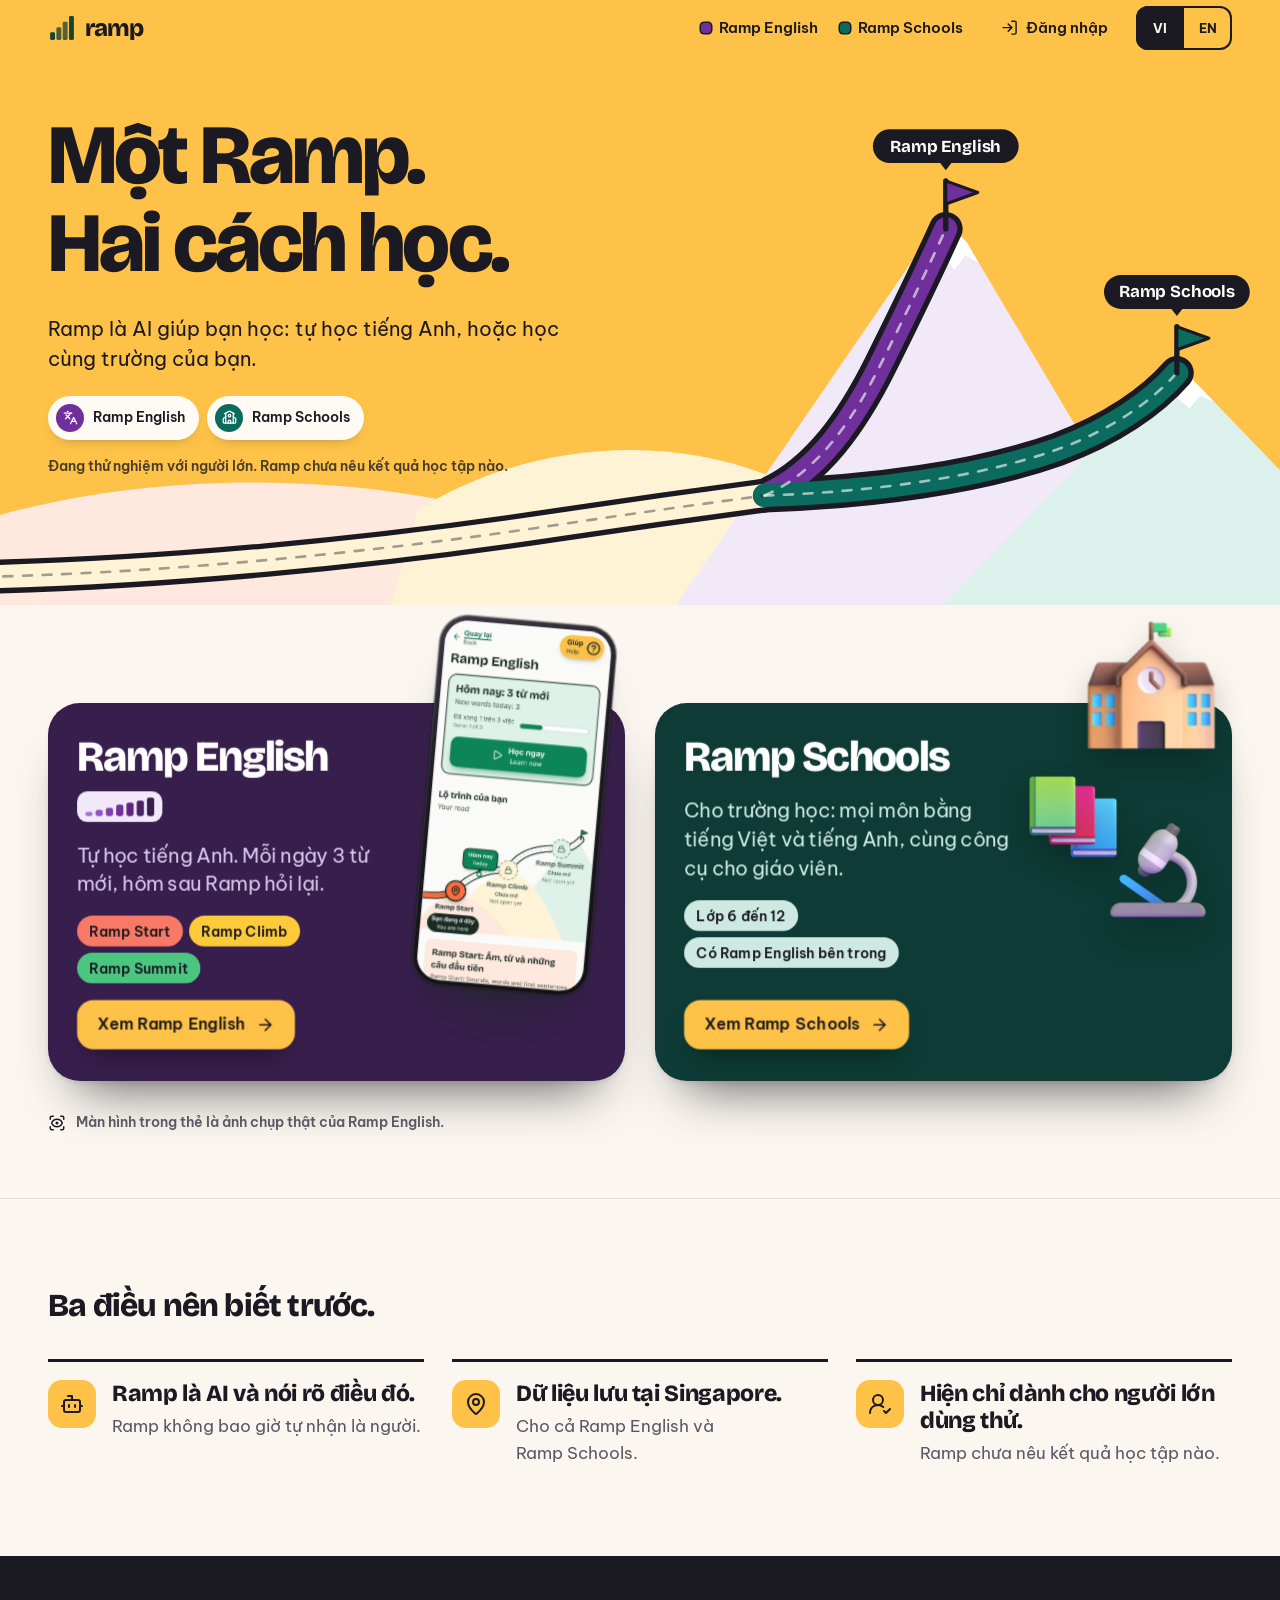
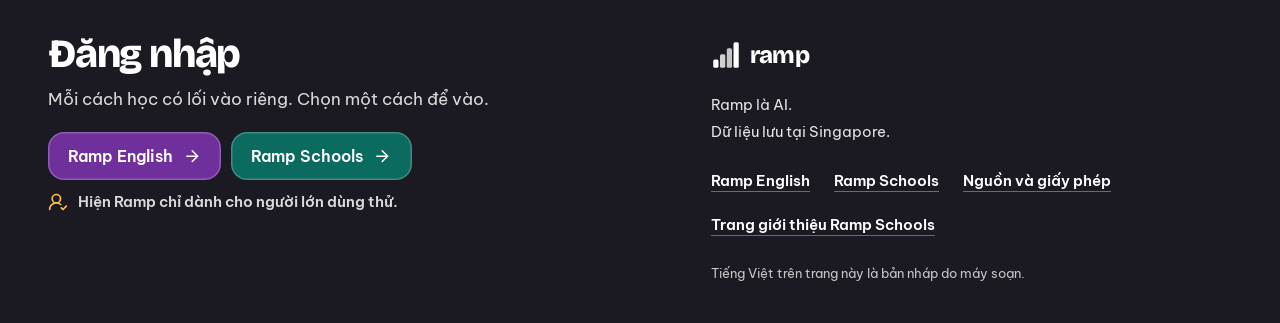
==== ramp-preview/index.html @ 5a82039b "Ramp preview: front page, Ramp English and Ramp Schools on the explainer look, with product colours," ====
<!doctype html>
<html lang="vi" data-lang="vi">
<head>
<meta charset="utf-8">
<meta name="viewport" content="width=device-width, initial-scale=1">
<meta name="robots" content="noindex, nofollow">
<meta name="color-scheme" content="light">
<meta name="theme-color" content="#FFC248">
<title>Ramp · Hai cách học</title>
<meta name="title-vi" content="Ramp · Hai cách học">
<meta name="title-en" content="Ramp · Two ways to learn">
<meta name="description" content="Ramp là AI giúp bạn học: tự học tiếng Anh với Ramp English, hoặc học cùng trường với Ramp Schools. Hiện chỉ dành cho người lớn dùng thử.">
<link rel="icon" href="assets/favicon.svg" type="image/svg+xml">
<link rel="preconnect" href="https://fonts.googleapis.com">
<link rel="preconnect" href="https://fonts.gstatic.com" crossorigin>
<link rel="stylesheet" href="https://fonts.googleapis.com/css2?family=Bricolage+Grotesque:opsz,wght@12..96,600..800&family=Be+Vietnam+Pro:wght@400;500;600;700&display=swap">
<link rel="stylesheet" href="assets/css/site.css">
<link rel="stylesheet" href="assets/css/ramp-family.css">
<link rel="stylesheet" href="assets/css/front.css">
<script>(function(){var d=document.documentElement;d.classList.add('js');try{var l=localStorage.getItem('ramp-lang');if(l==='en'||l==='vi'){d.setAttribute('data-lang',l);d.lang=l}}catch(e){}})();</script>
</head>
<body class="p-front">
<a class="skip" href="#main"><span data-l="vi" lang="vi">Đến nội dung chính</span><span data-l="en" lang="en">Skip to the content</span></a>

<header class="nav top" id="nav">
  <div class="nav-in">
    <a class="brand" href="#top">
      <svg class="mark" viewBox="0 0 40 40" aria-hidden="true" focusable="false"><rect x="3" y="26" width="7" height="11" rx="2" fill="#1B4332"/><rect x="12" y="19" width="7" height="18" rx="2" fill="#1B4332" fill-opacity="0.8"/><rect x="21" y="11" width="7" height="26" rx="2" fill="#1B4332" fill-opacity="0.75"/><rect x="30" y="3" width="7" height="34" rx="2" fill="#1B4332"/></svg><span class="word">ramp</span>
    </a>
    <nav class="fnav" aria-label="Ramp">
      <a href="english.html" class="to-e" data-way="english">Ramp English</a>
      <a href="schools.html" class="to-k" data-way="schools">Ramp Schools</a>
    </nav>
    <a class="nav-login" href="#login"><svg class="ic" viewBox="0 0 24 24" aria-hidden="true" focusable="false"><path d="m10 17 5-5-5-5"/><path d="M15 12H3"/><path d="M15 3h4a2 2 0 0 1 2 2v14a2 2 0 0 1-2 2h-4"/></svg><span data-l="vi" lang="vi">Đăng nhập</span><span data-l="en" lang="en">Log in</span></a>
    <div class="lang" role="group" aria-label="Ngôn ngữ / Language">
      <button type="button" data-set="vi" lang="vi" aria-label="Tiếng Việt" aria-pressed="true"><span>VI</span></button>
      <button type="button" data-set="en" lang="en" aria-label="English" aria-pressed="false"><span>EN</span></button>
    </div>
  </div>
</header>

<main id="main">

<section class="hero front-hero" id="top" aria-labelledby="h-top">
  <div class="wrap fh-in">
    <h1 id="h-top" class="display">
      <span data-l="vi" lang="vi"><span class="ln">Một Ramp.</span> <span class="ln">Hai cách học.</span></span>
      <span data-l="en" lang="en"><span class="ln">One Ramp.</span> <span class="ln">Two ways to learn.</span></span>
    </h1>
    <div class="fh-copy">
      <p class="promise"><span data-l="vi" lang="vi">Ramp là AI giúp bạn học: tự học tiếng Anh, hoặc học cùng trường của bạn.</span><span data-l="en" lang="en">Ramp is an AI that helps you study: learn English on your own, or with your school.</span></p>
      <ul class="pillars" aria-label="Ramp">
        <li><a href="english.html" data-way="english"><span class="dot d-e"><svg class="ic" viewBox="0 0 24 24" aria-hidden="true" focusable="false"><path d="m5 8 6 6"/><path d="m4 14 6-6 2-3"/><path d="M2 5h12"/><path d="M7 2h1"/><path d="m22 22-5-10-5 10"/><path d="M14 18h6"/></svg></span>Ramp English</a></li>
        <li><a href="schools.html" data-way="schools"><span class="dot d-k"><svg class="ic" viewBox="0 0 24 24" aria-hidden="true" focusable="false"><path d="M14 21v-3a2 2 0 0 0-4 0v3"/><path d="M18 4.933V21"/><path d="m4 6 7.106-3.79a2 2 0 0 1 1.788 0L20 6"/><path d="m6 11-3.52 2.147a1 1 0 0 0-.48.854V19a2 2 0 0 0 2 2h16a2 2 0 0 0 2-2v-5a1 1 0 0 0-.48-.853L18 11"/><path d="M6 4.933V21"/><circle cx="12" cy="9" r="2"/></svg></span>Ramp Schools</a></li>
      </ul>
      <p class="aud"><span data-l="vi" lang="vi">Đang thử nghiệm với người lớn. Ramp chưa nêu kết quả học tập nào.</span><span data-l="en" lang="en">In testing with adult testers. Ramp claims no results yet.</span></p>
    </div>
  </div>

  <svg class="hero-road fh-road wide" viewBox="0 0 1440 560" aria-hidden="true" focusable="false">
    <path class="hill" d="M -40 560 L -40 470 C 140 410, 380 404, 580 460 L 620 560 Z" fill="#FFE8DE"/>
    <path class="hill" d="M 440 560 L 470 452 C 600 372, 760 366, 880 420 L 900 560 Z" fill="#FFF3D6"/>
    <path class="hill" d="M 760 560 L 1040 152 Q 1064 120 1088 152 L 1330 560 Z" fill="#F1E8F8"/>
    <path class="hill" d="M 1040 152 Q 1064 120 1088 152 L 1101 174 L 1086 166 L 1074 182 L 1062 168 L 1048 180 L 1027 172 Z" fill="#FFFFFF"/>
    <path class="hill" d="M 1060 560 L 1300 312 Q 1324 284 1348 312 L 1500 470 L 1500 560 Z" fill="#DCF1EC"/>
    <path class="hill" d="M 1300 312 Q 1324 284 1348 312 L 1365 330 L 1350 324 L 1338 338 L 1324 326 L 1310 338 L 1296 326 L 1283 330 Z" fill="#FFFFFF"/>
    <g fill="none" stroke-linecap="round" stroke-linejoin="round">
      <path class="edge" d="M -40 528 C 180 524, 420 500, 620 470 C 720 455, 800 444, 860 436" stroke="#1B1A22" stroke-width="38"/>
      <path class="edge w-e" d="M 860 436 C 920 410, 960 350, 990 290 C 1020 230, 1044 180, 1064 136" stroke="#1B1A22" stroke-width="38"/>
      <path class="edge w-k" d="M 860 436 C 980 432, 1100 416, 1190 384 C 1250 362, 1296 330, 1324 298" stroke="#1B1A22" stroke-width="38"/>
      <path class="seg seg-t" pathLength="100" d="M -40 528 C 180 524, 420 500, 620 470 C 720 455, 800 444, 860 436" stroke="#FFF3D6" stroke-width="26"/>
      <path class="seg seg-e w-e" pathLength="100" d="M 860 436 C 920 410, 960 350, 990 290 C 1020 230, 1044 180, 1064 136" stroke="#70309C" stroke-width="26"/>
      <path class="seg seg-k w-k" pathLength="100" d="M 860 436 C 980 432, 1100 416, 1190 384 C 1250 362, 1296 330, 1324 298" stroke="#0B6B5F" stroke-width="26"/>
      <path class="dash" d="M -40 528 C 180 524, 420 500, 620 470 C 720 455, 800 444, 860 436" stroke="#1B1A22" stroke-opacity=".4" stroke-width="3" stroke-dasharray="10 12"/>
      <path class="dash w-e" d="M 860 436 C 920 410, 960 350, 990 290 C 1020 230, 1044 180, 1064 136" stroke="#FFFFFF" stroke-opacity=".6" stroke-width="3" stroke-dasharray="10 12"/>
      <path class="dash w-k" d="M 860 436 C 980 432, 1100 416, 1190 384 C 1250 362, 1296 330, 1324 298" stroke="#FFFFFF" stroke-opacity=".6" stroke-width="3" stroke-dasharray="10 12"/>
    </g>
    <g class="flag w-e fl-e"><g class="flagpole fp-e"><path d="M 1064 136 L 1064 82" stroke="#1B1A22" stroke-width="6" stroke-linecap="round"/><path d="M 1064 82 L 1100 95 L 1064 108 Z" fill="#70309C" stroke="#1B1A22" stroke-width="3.5" stroke-linejoin="round"/></g></g>
    <g class="flag w-k fl-k"><g class="flagpole fp-k"><path d="M 1324 298 L 1324 246" stroke="#1B1A22" stroke-width="6" stroke-linecap="round"/><path d="M 1324 246 L 1360 259 L 1324 272 Z" fill="#0B6B5F" stroke="#1B1A22" stroke-width="3.5" stroke-linejoin="round"/></g></g>
    <g class="w-e lb"><g class="rlabel rl-e"><rect x="982" y="24" width="164" height="38" rx="19" fill="#1B1A22"/><path d="M 1057 61 L 1064 70 L 1071 61 Z" fill="#1B1A22"/><text x="1064" y="49" text-anchor="middle">Ramp English</text></g></g>
    <g class="w-k lb"><g class="rlabel rl-k"><rect x="1242" y="188" width="164" height="38" rx="19" fill="#1B1A22"/><path d="M 1317 225 L 1324 234 L 1331 225 Z" fill="#1B1A22"/><text x="1324" y="213" text-anchor="middle">Ramp Schools</text></g></g>
  </svg>

  <svg class="hero-road fh-road narrow" viewBox="0 0 400 250" aria-hidden="true" focusable="false">
    <path class="hill" d="M -20 250 L -20 196 C 40 170, 110 166, 180 188 L 190 250 Z" fill="#FFE8DE"/>
    <path class="hill" d="M 120 250 L 198 74 Q 210 56 222 74 L 330 250 Z" fill="#F1E8F8"/>
    <path class="hill" d="M 198 74 Q 210 56 222 74 L 230 88 L 222 84 L 215 92 L 208 84 L 200 90 L 192 88 Z" fill="#FFFFFF"/>
    <path class="hill" d="M 230 250 L 288 148 Q 300 130 312 148 L 420 236 L 420 250 Z" fill="#DCF1EC"/>
    <path class="hill" d="M 288 148 Q 300 130 312 148 L 324 158 L 316 155 L 309 162 L 300 155 L 292 162 L 286 156 L 282 158 Z" fill="#FFFFFF"/>
    <g fill="none" stroke-linecap="round" stroke-linejoin="round">
      <path class="edge" d="M -20 234 C 40 232, 100 224, 150 214" stroke="#1B1A22" stroke-width="20"/>
      <path class="edge w-e" d="M 150 214 C 168 192, 182 150, 192 122 C 198 104, 204 86, 210 64" stroke="#1B1A22" stroke-width="20"/>
      <path class="edge w-k" d="M 150 214 C 200 212, 240 198, 266 180 C 282 168, 292 152, 300 138" stroke="#1B1A22" stroke-width="20"/>
      <path class="seg seg-t" pathLength="100" d="M -20 234 C 40 232, 100 224, 150 214" stroke="#FFF3D6" stroke-width="13"/>
      <path class="seg seg-e w-e" pathLength="100" d="M 150 214 C 168 192, 182 150, 192 122 C 198 104, 204 86, 210 64" stroke="#70309C" stroke-width="13"/>
      <path class="seg seg-k w-k" pathLength="100" d="M 150 214 C 200 212, 240 198, 266 180 C 282 168, 292 152, 300 138" stroke="#0B6B5F" stroke-width="13"/>
    </g>
    <g class="flag w-e fl-e"><g class="flagpole fp-e"><path d="M 210 64 L 210 36" stroke="#1B1A22" stroke-width="3.5" stroke-linecap="round"/><path d="M 210 36 L 229 43 L 210 50 Z" fill="#70309C" stroke="#1B1A22" stroke-width="2" stroke-linejoin="round"/></g></g>
    <g class="flag w-k fl-k"><g class="flagpole fp-k"><path d="M 300 138 L 300 110" stroke="#1B1A22" stroke-width="3.5" stroke-linecap="round"/><path d="M 300 110 L 319 117 L 300 124 Z" fill="#0B6B5F" stroke="#1B1A22" stroke-width="2" stroke-linejoin="round"/></g></g>
    <g class="w-e lb"><g class="rlabel rl-e"><rect x="151" y="1" width="118" height="27" rx="13.5" fill="#1B1A22"/><path d="M 205 27.5 L 210 33 L 215 27.5 Z" fill="#1B1A22"/><text x="210" y="19.5" text-anchor="middle">Ramp English</text></g></g>
    <g class="w-k lb"><g class="rlabel rl-k"><rect x="241" y="75" width="118" height="27" rx="13.5" fill="#1B1A22"/><path d="M 295 101.5 L 300 107 L 305 101.5 Z" fill="#1B1A22"/><text x="300" y="93.5" text-anchor="middle">Ramp Schools</text></g></g>
  </svg>
</section>

<section class="ways" id="ways" aria-labelledby="h-ways">
  <div class="wrap">
    <h2 class="sr-only" id="h-ways"><span data-l="vi" lang="vi">Hai cách học</span><span data-l="en" lang="en">Two ways to learn</span></h2>
    <div class="ways-grid">

      <div class="rv">
        <a class="pcard pc-eng tilt" href="english.html" data-way="english" aria-labelledby="eng-n eng-l">
          <div class="pc-head lift-s">
            <h3 class="pc-name" id="eng-n">Ramp English</h3>
            <span class="steps" aria-hidden="true"><i></i><i></i><i></i><i></i><i></i><i></i><i></i></span>
          </div>
          <p class="pc-line lift-s" id="eng-l"><span data-l="vi" lang="vi">Tự học tiếng Anh. Mỗi ngày 3 từ mới, hôm sau Ramp hỏi lại.</span><span data-l="en" lang="en">Learn English on your own. Three new words a day, and the next day Ramp asks you again.</span></p>
          <p class="pc-chips lift-s"><span class="chip lv-s">Ramp Start</span><span class="chip lv-c">Ramp Climb</span><span class="chip lv-u">Ramp Summit</span></p>
          <span class="btn btn-hi pc-go lift-s"><span data-l="vi" lang="vi">Xem Ramp English</span><span data-l="en" lang="en">See Ramp English</span><svg class="ic" viewBox="0 0 24 24" aria-hidden="true" focusable="false"><path d="M5 12h14"/><path d="m12 5 7 7-7 7"/></svg></span>
          <div class="pc-art">
            <figure class="phone lift"><div class="scr"><img src="assets/img/hero-english.webp" width="640" height="1386" alt="" decoding="async"></div></figure>
          </div>
        </a>
      </div>

      <div class="rv">
        <a class="pcard pc-sch tilt" href="schools.html" data-way="schools" aria-labelledby="sch-n sch-l">
          <div class="pc-head lift-s">
            <h3 class="pc-name" id="sch-n">Ramp Schools</h3>
          </div>
          <p class="pc-line lift-s" id="sch-l"><span data-l="vi" lang="vi">Cho trường học: mọi môn bằng tiếng Việt và tiếng Anh, cùng công cụ cho giáo viên.</span><span data-l="en" lang="en">For schools: every subject in Vietnamese and English, with tools for teachers.</span></p>
          <p class="pc-chips lift-s"><span class="chip mint"><span data-l="vi" lang="vi">Lớp 6 đến 12</span><span data-l="en" lang="en">Grades 6 to 12</span></span><span class="chip mint"><span data-l="vi" lang="vi">Có Ramp English bên trong</span><span data-l="en" lang="en">Ramp English inside</span></span></p>
          <span class="btn btn-hi pc-go lift-s"><span data-l="vi" lang="vi">Xem Ramp Schools</span><span data-l="en" lang="en">See Ramp Schools</span><svg class="ic" viewBox="0 0 24 24" aria-hidden="true" focusable="false"><path d="M5 12h14"/><path d="m12 5 7 7-7 7"/></svg></span>
          <div class="pc-art fx3" aria-hidden="true">
            <img class="fx f-school lift-l float d1" src="assets/fx/school.webp" width="192" height="192" alt="" decoding="async">
            <img class="fx f-books lift-s float d2" src="assets/fx/books.webp" width="192" height="192" alt="" decoding="async">
            <img class="fx f-micro lift float d3" src="assets/fx/microscope.webp" width="192" height="192" alt="" decoding="async">
          </div>
        </a>
      </div>

    </div>
    <p class="ways-note reveal"><svg class="ic" viewBox="0 0 24 24" aria-hidden="true" focusable="false"><path d="M3 7V5a2 2 0 0 1 2-2h2"/><path d="M17 3h2a2 2 0 0 1 2 2v2"/><path d="M21 17v2a2 2 0 0 1-2 2h-2"/><path d="M7 21H5a2 2 0 0 1-2-2v-2"/><circle cx="12" cy="12" r="1"/><path d="M18.944 12.33a1 1 0 0 0 0-.66 7.5 7.5 0 0 0-13.888 0 1 1 0 0 0 0 .66 7.5 7.5 0 0 0 13.888 0"/></svg><span data-l="vi" lang="vi">Màn hình trong thẻ là ảnh chụp thật của Ramp English.</span><span data-l="en" lang="en">The screen on the card is a real Ramp English screenshot.</span></p>
  </div>
</section>

<section class="facts" aria-labelledby="h-facts">
  <div class="wrap">
    <h2 class="h2s reveal" id="h-facts"><span data-l="vi" lang="vi">Ba điều nên biết trước.</span><span data-l="en" lang="en">Three things to know first.</span></h2>
    <ul class="fl">
      <li class="reveal">
        <span class="fi"><svg class="ic" viewBox="0 0 24 24" aria-hidden="true" focusable="false"><path d="M12 8V4H8"/><rect width="16" height="12" x="4" y="8" rx="2"/><path d="M2 14h2"/><path d="M20 14h2"/><path d="M15 13v2"/><path d="M9 13v2"/></svg></span>
        <div><p class="fl-t"><span data-l="vi" lang="vi">Ramp là AI và nói rõ điều đó.</span><span data-l="en" lang="en">Ramp is an AI and says so.</span></p><p class="fl-s"><span data-l="vi" lang="vi">Ramp không bao giờ tự nhận là người.</span><span data-l="en" lang="en">Ramp never claims to be a person.</span></p></div>
      </li>
      <li class="reveal">
        <span class="fi"><svg class="ic" viewBox="0 0 24 24" aria-hidden="true" focusable="false"><path d="M20 10c0 4.993-5.539 10.193-7.399 11.799a1 1 0 0 1-1.202 0C9.539 20.193 4 14.993 4 10a8 8 0 0 1 16 0"/><circle cx="12" cy="10" r="3"/></svg></span>
        <div><p class="fl-t"><span data-l="vi" lang="vi">Dữ liệu lưu tại Singapore.</span><span data-l="en" lang="en">Data is stored in Singapore.</span></p><p class="fl-s"><span data-l="vi" lang="vi">Cho cả Ramp English và Ramp Schools.</span><span data-l="en" lang="en">For both Ramp English and Ramp Schools.</span></p></div>
      </li>
      <li class="reveal">
        <span class="fi"><svg class="ic" viewBox="0 0 24 24" aria-hidden="true" focusable="false"><path d="M2 21a8 8 0 0 1 13.292-6"/><circle cx="10" cy="8" r="5"/><path d="m16 19 2 2 4-4"/></svg></span>
        <div><p class="fl-t"><span data-l="vi" lang="vi">Hiện chỉ dành cho người lớn dùng thử.</span><span data-l="en" lang="en">For now, for adult testers only.</span></p><p class="fl-s"><span data-l="vi" lang="vi">Ramp chưa nêu kết quả học tập nào.</span><span data-l="en" lang="en">Ramp claims no results yet.</span></p></div>
      </li>
    </ul>
  </div>
</section>

</main>

<footer class="ffoot">
  <div class="wrap ff-grid">
    <div class="ff-login" id="login">
      <h2 class="ff-h"><span data-l="vi" lang="vi">Đăng nhập</span><span data-l="en" lang="en">Log in</span></h2>
      <p><span data-l="vi" lang="vi">Mỗi cách học có lối vào riêng. Chọn một cách để vào.</span><span data-l="en" lang="en">Each way to learn has its own way in. Pick one to go in.</span></p>
      <div class="ff-btns">
        <a class="btn b-e" href="english.html">Ramp English<svg class="ic" viewBox="0 0 24 24" aria-hidden="true" focusable="false"><path d="M5 12h14"/><path d="m12 5 7 7-7 7"/></svg></a>
        <a class="btn b-k" href="schools.html">Ramp Schools<svg class="ic" viewBox="0 0 24 24" aria-hidden="true" focusable="false"><path d="M5 12h14"/><path d="m12 5 7 7-7 7"/></svg></a>
      </div>
      <p class="ff-adult"><svg class="ic" viewBox="0 0 24 24" aria-hidden="true" focusable="false"><path d="M2 21a8 8 0 0 1 13.292-6"/><circle cx="10" cy="8" r="5"/><path d="m16 19 2 2 4-4"/></svg><span data-l="vi" lang="vi">Hiện Ramp chỉ dành cho người lớn dùng thử.</span><span data-l="en" lang="en">For now Ramp is for adult testers only.</span></p>
    </div>
    <div class="ff-side">
      <a class="wm" href="#top"><svg class="mk" viewBox="0 0 40 40" aria-hidden="true" focusable="false"><rect x="3" y="26" width="7" height="11" rx="2" fill="#FFFFFF"/><rect x="12" y="19" width="7" height="18" rx="2" fill="#FFFFFF" fill-opacity="0.8"/><rect x="21" y="11" width="7" height="26" rx="2" fill="#FFFFFF" fill-opacity="0.75"/><rect x="30" y="3" width="7" height="34" rx="2" fill="#FFFFFF"/></svg><span class="word">ramp</span></a>
      <ul class="ff-facts">
        <li><span data-l="vi" lang="vi">Ramp là AI.</span><span data-l="en" lang="en">Ramp is an AI.</span></li>
        <li><span data-l="vi" lang="vi">Dữ liệu lưu tại Singapore.</span><span data-l="en" lang="en">Data is stored in Singapore.</span></li>
      </ul>
      <nav class="ff-links" aria-label="Ramp">
        <a href="english.html">Ramp English</a>
        <a href="schools.html">Ramp Schools</a>
        <a href="credits.html"><span data-l="vi" lang="vi">Nguồn và giấy phép</span><span data-l="en" lang="en">Credits</span></a>
        <a href="../index.html"><span data-l="vi" lang="vi">Trang giới thiệu Ramp Schools</span><span data-l="en" lang="en">The Ramp Schools explainer</span></a>
      </nav>
      <p class="ff-fine"><span data-l="vi" lang="vi">Tiếng Việt trên trang này là bản nháp do máy soạn.</span><span data-l="en" lang="en">The Vietnamese on this page is a machine draft.</span></p>
    </div>
  </div>
</footer>

<script src="assets/js/front.js" defer></script>
<script src="assets/js/ramp-family.js" defer></script>
</body>
</html>
---- ramp-preview/assets/css/site.css ----
/* Ramp Schools site. Light only. */
:root {
  color-scheme: light;
  --ink: #1A2B24; --soft: #42564C; --mist: #5F6A65; --paper: #FAFAF8; --canvas: #FBF7F0; --line: #E8E0D2; --dim: #F2F1EC; --white: #fff;
  --green: #0D8558; --gdeep: #0A6B47; --gtint: #DFF2E9; --gtext: #0B5C3E;
  --coral: #FF6D3F; --cdeep: #C2410C; --ctint: #FFE8DE;
  --sun: #FFC248; --sunh: #F7B532; --stint: #FFF3D6; --stext: #6E520C;
  --forest: #1B4332; --sky: #E3F0F7; --skyink: #20536B;
  --head: 'Bricolage Grotesque', 'Inter', system-ui, sans-serif;
  --body: 'Inter', system-ui, -apple-system, 'Segoe UI', Roboto, sans-serif;
  --ease: cubic-bezier(0.16, 1, 0.3, 1);
  --spring: cubic-bezier(0.22, 1, 0.36, 1);
  --gut: clamp(16px, 4vw, 48px);
  --navh: 64px;
  --sh-card: 0 0 0 1px rgba(26,43,36,.07), 0 2px 4px rgba(26,43,36,.03), 0 14px 32px -18px rgba(26,43,36,.28);
  --sh-lift: 0 0 0 1px rgba(26,43,36,.08), 0 6px 10px -6px rgba(26,43,36,.18), 0 26px 44px -22px rgba(26,43,36,.42);
}
*, *::before, *::after { box-sizing: border-box }
* { margin: 0; padding: 0 }
html { scroll-behavior: smooth; scroll-padding-top: 96px; -webkit-text-size-adjust: 100%; background: var(--paper) }
body { font-family: var(--body); color: var(--ink); background: var(--paper); font-size: clamp(1rem, 0.96rem + 0.2vw, 1.0625rem); line-height: 1.55; overflow-x: clip; -webkit-font-smoothing: antialiased; text-rendering: optimizeLegibility }
ul, ol { list-style: none }
img, svg { display: block; max-width: 100% }
img { height: auto }
b, strong { font-weight: 600 }
a { color: inherit; text-underline-offset: 4px; text-decoration-thickness: 2px }
button { font: inherit; color: inherit; background: none; border: 0; cursor: pointer }
h1, h2, h3, h4 { text-wrap: balance; font-weight: 700 }
p, li { text-wrap: pretty }
::selection { background: var(--sun); color: var(--ink) }
:focus-visible { outline: 3px solid var(--ink); outline-offset: 3px; border-radius: 6px }
.dk :focus-visible, .hero :focus-visible { outline-color: var(--ink) }
.dk :focus-visible { outline-color: #fff }
.nw { white-space: nowrap }
.ic { width: 1em; height: 1em; flex: none; vertical-align: -0.14em; fill: none; stroke: currentColor; stroke-width: 2; stroke-linecap: round; stroke-linejoin: round }
[hidden] { display: none !important }
.skip { position: absolute; left: 12px; top: -60px; z-index: 100; background: var(--ink); color: #fff; padding: 10px 16px; border-radius: 10px; font-weight: 600 }
.skip:focus { top: 12px }
.wrap { width: 100%; max-width: 1280px; margin-inline: auto; padding-inline: var(--gut) }
html { scrollbar-color: #B9C2BD var(--paper) }

/* Type */
.display { font-family: var(--head); font-weight: 800; font-variation-settings: 'opsz' 96; font-size: clamp(3.05rem, 0.9rem + 7.2vw, 6rem); line-height: .9; letter-spacing: -0.04em }
.h2 { font-family: var(--head); font-weight: 800; font-variation-settings: 'opsz' 72; font-size: clamp(2.15rem, 1.25rem + 3.5vw, 4.25rem); line-height: .98; letter-spacing: -0.035em; max-width: 16ch }
.h2s { font-family: var(--head); font-weight: 800; font-variation-settings: 'opsz' 40; font-size: clamp(1.45rem, 1.1rem + 1.2vw, 2rem); line-height: 1.05; letter-spacing: -0.025em }
.h3, .h3x, .h3l, .h4 { font-family: var(--head); font-variation-settings: 'opsz' 24; letter-spacing: -0.012em; line-height: 1.15 }
.h3 { font-size: 1.125rem; font-weight: 700 }
.h3x { font-size: clamp(1.4rem, 1.1rem + .9vw, 1.85rem); font-weight: 800; letter-spacing: -0.025em; line-height: 1.04 }
.h3l { font-size: clamp(1.25rem, 1.05rem + .6vw, 1.55rem); font-weight: 800; letter-spacing: -0.02em }
.h4 { font-size: 1.0625rem; font-weight: 700 }
.lead { font-size: clamp(1.0625rem, 1rem + .35vw, 1.25rem); line-height: 1.55; color: var(--soft); max-width: 62ch; margin-top: 20px }
.lead b { color: var(--ink) }
.dk .lead { color: rgba(255,255,255,.84) }
.dk .lead b { color: #fff }
.vi { font-weight: 600 }
.en { display: block; font-size: max(12px, .8em); color: var(--mist); font-weight: 500; line-height: 1.25 }
.bil { display: inline-flex; flex-direction: column; line-height: 1.2 }
.cap-s { font-size: .8125rem; line-height: 1.45; color: var(--mist); margin-top: 10px }
.dk .cap-s { color: rgba(255,255,255,.72) }

/* Status chips */
.st { display: inline-flex; align-items: center; gap: 6px; font: 600 12.5px/1 var(--body); padding: 5px 9px 5px 7px; border-radius: 99px; white-space: nowrap; vertical-align: 2px; letter-spacing: 0; transition: box-shadow .3s var(--ease), transform .3s var(--ease) }
.st::before { content: ''; width: 8px; height: 8px; border-radius: 50%; flex: none }
.st.live { background: var(--gtint); color: var(--gdeep) }
.st.live::before { background: var(--green) }
.st.built { background: var(--stint); color: var(--stext); box-shadow: inset 0 0 0 1px #EDB23E }
.st.built::before { background: linear-gradient(90deg, #D9930F 50%, transparent 50%); box-shadow: inset 0 0 0 1.5px #D9930F }
.st.coming { background: #fff; color: var(--soft); box-shadow: inset 0 0 0 1px #A5ADA8 }
.st.coming::before { box-shadow: inset 0 0 0 1.5px var(--mist) }
.dk .st.coming { background: transparent; color: #fff; box-shadow: inset 0 0 0 1px rgba(255,255,255,.7) }
.dk .st.coming::before { box-shadow: inset 0 0 0 1.5px #fff }
.dk .st.live { background: #CDEBDD }

/* Buttons */
.btn { display: inline-flex; align-items: center; justify-content: center; gap: 10px; min-height: 48px; padding: 0 20px; border-radius: 16px; font-weight: 600; font-size: 1rem; text-decoration: none; white-space: nowrap; transition: background-color .25s, box-shadow .3s var(--ease), translate .4s var(--spring), color .25s; -webkit-tap-highlight-color: transparent }
.btn .ic { font-size: 1.15em }
.btn-lg { min-height: 58px; padding: 0 26px; font-size: 1.0625rem; border-radius: 18px }
.btn-sm { min-height: 44px; padding: 0 14px; font-size: .9375rem; border-radius: 14px }
.btn-ink { background: var(--ink); color: #fff; box-shadow: 0 10px 22px -12px rgba(26,43,36,.9) }
.btn-ink:hover { background: #0F1C17; box-shadow: 0 16px 28px -12px rgba(26,43,36,.9) }
.btn-green { background: var(--green); color: #fff; box-shadow: 0 8px 18px -8px rgba(10,107,71,.7) }
.btn-green:hover { background: var(--gdeep) }
.btn-line { background: rgba(255,255,255,.55); color: var(--ink); box-shadow: inset 0 0 0 2px var(--ink) }
.btn-line:hover { background: #fff }
.btn-line[aria-pressed="true"] { background: var(--ink); color: #fff }
.btn-sun { background: var(--sun); color: var(--ink); box-shadow: 0 14px 28px -14px rgba(0,0,0,.6) }
.btn-sun:hover { background: var(--sunh) }
.magnetic { will-change: translate }

/* ============ Nav ============ */
.nav { position: sticky; top: 0; z-index: 50; background: #FAFAF8; box-shadow: 0 1px 0 rgba(26,43,36,.08); transition: background-color .35s, box-shadow .35s }
.nav.top { background: var(--sun); box-shadow: none }
.nav-in { max-width: 1280px; margin-inline: auto; padding-inline: var(--gut); height: 56px; display: flex; align-items: center; gap: 18px }
.brand { display: flex; align-items: center; gap: 9px; text-decoration: none; flex: none; min-height: 44px }
.brand .mark { width: 28px; height: 28px }
.word { font-family: var(--head); font-weight: 800; font-variation-settings: 'opsz' 32; font-size: 1.5rem; letter-spacing: -0.035em; line-height: 1 }
.word span { font-weight: 700; letter-spacing: -0.01em; margin-left: 5px; opacity: .9 }
.nav-links { display: flex; gap: 2px; margin-left: auto; overflow-x: auto; scrollbar-width: none }
.nav-links::-webkit-scrollbar { display: none }
.nav-links a { font-size: .9375rem; font-weight: 600; color: var(--soft); text-decoration: none; padding: 12px 10px; border-radius: 10px; white-space: nowrap; transition: color .2s, background-color .2s }
.nav-links a:hover { color: var(--ink); background: rgba(26,43,36,.06) }
.nav-links a[aria-current="true"] { color: var(--ink); background: rgba(26,43,36,.08) }
.nav-pdf { flex: none }
.menu-btn { display: none; align-items: center; gap: 8px; min-height: 44px; padding: 0 12px; border-radius: 12px; font-weight: 600; font-size: .9375rem; box-shadow: inset 0 0 0 2px var(--ink) }
.menu-btn .ic { font-size: 1.1em }
.trail { position: relative; height: 24px; max-width: 1280px; margin-inline: auto; margin-top: -2px }
.trail-road { position: absolute; left: var(--gut); right: var(--gut); top: 8px; height: 8px; border-radius: 8px; background: #fff; box-shadow: inset 0 0 0 2px var(--ink); overflow: hidden }
.trail-walk { position: absolute; inset: 2px; border-radius: 6px; background: linear-gradient(90deg, var(--coral) 0 33%, var(--sun) 33% 66%, var(--green) 66%) }
.trail-mask { position: absolute; inset: 2px; background: #fff; border-radius: 0 6px 6px 0; will-change: transform }
.no-js .trail-mask { display: none }
.trail .stop { position: absolute; top: 0; width: 28px; height: 24px; margin-left: -14px; display: grid; place-items: center; text-decoration: none; z-index: 1 }
.trail { --x0: var(--gut) }
.trail .stop::before { content: ''; width: 12px; height: 12px; border-radius: 50%; background: #fff; box-shadow: 0 0 0 2px var(--ink); transition: background-color .3s, scale .3s var(--spring) }
.trail .stop.on::before { background: var(--ink) }
.trail .stop:hover::before, .trail .stop:focus-visible::before { scale: 1.35 }
.trail .stop span { position: absolute; top: 24px; left: 50%; translate: -50% -4px; background: var(--ink); color: #fff; font-size: .8125rem; font-weight: 600; padding: 5px 9px; border-radius: 8px; white-space: nowrap; opacity: 0; pointer-events: none; transition: opacity .2s, translate .25s var(--ease) }
.trail .stop:hover span, .trail .stop:focus-visible span { opacity: 1; translate: -50% 0 }
.trail .stop.flag::before { display: none }
.trail .stop.flag .ic { width: 22px; height: 22px; margin-top: -10px; color: var(--ink); fill: var(--green) }
.trail .stop:last-of-type span { left: auto; right: 0; translate: 0 -4px }
.trail .stop:last-of-type:hover span, .trail .stop:last-of-type:focus-visible span { translate: 0 0 }
.trail-pin { position: absolute; left: 0; top: -2px; width: 18px; height: 18px; margin-left: -9px; border-radius: 50% 50% 50% 0; rotate: -45deg; background: var(--coral); box-shadow: 0 0 0 2.5px var(--ink); z-index: 2; pointer-events: none; will-change: transform; transition: background-color .4s }
.trail-pin.s { background: var(--sun) } .trail-pin.g { background: var(--green) }
.no-js .trail-pin { display: none }
.trail .stop[data-c] { --c: var(--coral) }
@media (max-width: 1139px) {
  .js .menu-btn { display: inline-flex; margin-left: auto }
  .js .nav-links { position: absolute; top: 78px; left: 0; right: 0; flex-direction: column; gap: 0; background: var(--paper); padding: 8px var(--gut) 16px; box-shadow: 0 18px 30px -18px rgba(26,43,36,.5); display: none; overflow: visible }
  .js .nav-links.open { display: flex }
  .js .nav-links a { padding: 13px 8px; font-size: 1.0625rem; border-bottom: 1px solid var(--line); border-radius: 0 }
  .no-js .nav-in { height: auto; flex-wrap: wrap; padding-block: 6px }
  .no-js .nav-links { order: 3; width: 100%; margin: 0 }
  .no-js .nav-pdf { margin-left: auto }
}
@media (max-width: 720px) {
  .trail .stop { display: none }
  .nav-pdf span { display: none }
  .nav-pdf { width: 44px; padding: 0 }
}

/* ============ Hero ============ */
.hero { position: relative; background: var(--sun); overflow: hidden; isolation: isolate }
.hero-road { position: absolute; left: 0; right: 0; bottom: 0; width: 100%; z-index: -1; pointer-events: none }
.hero-road.wide { height: 100%; display: none }
.hero .btn-line { background: #FFFBF0 }
.hero .btn-line:hover { background: #fff }
.stage .hero-road.narrow { position: absolute; left: calc(var(--gut) * -1); right: calc(var(--gut) * -1); top: -6%; bottom: 8%; width: auto; height: auto; z-index: 0 }
.hero-in { position: relative; padding-top: clamp(28px, 5vw, 64px) }
.hero .display { max-width: 13ch }
.hero-copy { margin-top: clamp(20px, 3vw, 34px); max-width: 560px }
.promise { font-size: clamp(1.0625rem, 1rem + .4vw, 1.25rem); line-height: 1.5; color: var(--ink) }
.cta-row { display: flex; flex-wrap: wrap; gap: 12px; margin-top: 24px }
.pillars { display: flex; flex-wrap: wrap; gap: 8px; margin-top: 24px }
.pillars a { display: flex; align-items: center; gap: 9px; min-height: 44px; background: rgba(255,255,255,.94); border-radius: 99px; padding: 6px 14px 6px 8px; font-size: .875rem; font-weight: 600; text-decoration: none; box-shadow: 0 6px 14px -10px rgba(26,43,36,.6); transition: translate .35s var(--spring), box-shadow .35s }
.pillars a:hover { translate: 0 -2px; box-shadow: 0 12px 20px -12px rgba(26,43,36,.6) }
.pillars .dot { width: 28px; height: 28px; border-radius: 50%; display: grid; place-items: center; color: #fff; font-size: 15px }
.pillars .dot-w { background: #fff; box-shadow: inset 0 0 0 1px rgba(26,43,36,.15) }
.pillars .dot-w svg { width: 17px; height: 17px }
.aud { margin-top: 18px; font-size: .875rem; font-weight: 600; color: rgba(26,43,36,.8) }
.hero-note { position: relative; font-size: .8125rem; font-weight: 600; color: var(--ink); padding-block: 14px 18px; display: flex; align-items: center; gap: 8px; flex-wrap: wrap }
.stage { position: relative; --cw: min(50vw, 290px); height: calc(var(--cw) * 2.26 + 74px); margin-top: 34px; perspective: 1400px; --px: 0; --py: 0 }
.phone { --w: 180px; width: var(--w); padding: calc(var(--w) * .03); border-radius: calc(var(--w) * .16); background: linear-gradient(155deg, #34473E 0%, #16231D 38%, #0F1814 100%); box-shadow: 0 0 0 1px rgba(10,20,15,.35), inset 0 0 0 1px rgba(255,255,255,.10), 0 40px 60px -36px rgba(26,43,36,.75), 0 16px 26px -18px rgba(26,43,36,.45); position: relative; flex: none }
.phone .scr { border-radius: calc(var(--w) * .13); overflow: hidden; aspect-ratio: 640 / 1386; background: var(--paper); position: relative }
.phone .scr img { width: 100%; height: 100%; object-fit: cover; object-position: top }
.phone.short .scr { aspect-ratio: 640 / 1198 }
.stage .phone { position: absolute; left: 50%; --tx: calc(var(--px) * var(--d) * 14px); --ty: calc(var(--py) * var(--d) * 8px); transform: translate3d(var(--tx), var(--ty), 0) rotate(var(--r)) rotateY(calc(var(--px) * 7deg)) rotateX(calc(var(--py) * -5deg)); transform-origin: 50% 100%; transition: transform .6s var(--ease); will-change: transform }
.stage .ph-c { --w: var(--cw); --d: 0; --r: 0deg; margin-left: calc(var(--w) / -2); top: 40px; z-index: 3 }
.stage .ph-l { --w: calc(var(--cw) * .78); --d: -1.2; --r: -6deg; margin-left: calc(var(--w) * -1.38); top: 104px; z-index: 1 }
.stage .ph-r { --w: calc(var(--cw) * .78); --d: 1.2; --r: 6deg; margin-left: calc(var(--w) * .38); top: 104px; z-index: 1 }
#cycle .scr img { position: absolute; inset: 0; opacity: 0; transition: opacity .8s ease }
#cycle .scr img.on { opacity: 1 }
#cycle .scr img:first-child { position: relative }
.cycle-bar { position: absolute; z-index: 5; left: 50%; top: 0; width: max-content; translate: -50% -50%; display: flex; align-items: center; gap: 8px; background: var(--ink); color: #fff; border-radius: 99px; padding: 4px 4px 4px 14px; box-shadow: 0 12px 24px -14px rgba(0,0,0,.6); white-space: nowrap }
.cycle-cap { font-size: .8125rem; font-weight: 600; display: flex; align-items: center; gap: 8px; min-height: 44px }
.cycle-cap .st { font-size: 11.5px }
.no-js .cycle-bar { display: none }
.cycle-btn { width: 44px; height: 44px; border-radius: 50%; display: grid; place-items: center; background: rgba(255,255,255,.14); color: #fff }
.cycle-btn:hover { background: rgba(255,255,255,.26) }
.cycle-btn .ic { font-size: 16px; grid-area: 1 / 1 }
.cycle-btn .ic:last-child, .cycle-btn[aria-pressed="true"] .ic:first-child { display: none }
.cycle-btn[aria-pressed="true"] .ic:last-child { display: block }
@media (min-width: 1000px) {
  .hero-road.wide { display: block }
  .stage .hero-road.narrow { display: none }
  .hero-in { display: grid; grid-template-columns: minmax(0, 1fr) minmax(0, 1.08fr); column-gap: 32px; min-height: min(calc(100svh - 78px), 900px); padding-top: clamp(40px, 6vh, 76px) }
  .hero .display { grid-column: 1 / -1; max-width: none }
  .hero-copy { grid-column: 1; align-self: start }
  .hero-copy { max-width: 500px }
  .stage { grid-column: 2; grid-row: 2 / span 2; height: auto; min-height: 520px; margin-top: -40px }
  .stage .ph-c { --w: clamp(230px, 20vw, 292px); top: 64px }
  .stage .ph-l, .stage .ph-r { --w: clamp(190px, 16vw, 236px); top: 150px }
  .hero-note { grid-column: 1; padding: 22px 0 28px; align-self: end }
}
@media (min-width: 1000px) and (max-height: 760px) { .hero-in { min-height: 740px } }

/* hero motion */
.js .hero-road .seg { stroke-dasharray: 100 100; stroke-dashoffset: 100; animation: draw 1s var(--ease) forwards }
.js .hero-road .seg-c { animation-delay: .25s } .js .hero-road .seg-s { animation-delay: .85s } .js .hero-road .seg-g { animation-delay: 1.4s }
.js .hero-road .flagpole { transform-box: fill-box; transform-origin: 0 100%; scale: 1 0; animation: pole .6s var(--spring) 1.95s forwards }
.js .hero-road .hill { opacity: 0; animation: fade .9s ease forwards }
.js .stage .phone { opacity: 0; translate: 0 70px; animation: rise 1.1s var(--ease) forwards }
.js .stage .ph-c { animation-delay: .35s } .js .stage .ph-l { animation-delay: .55s } .js .stage .ph-r { animation-delay: .7s }
.js .cycle-bar { opacity: 0; animation: fade .6s ease 1.3s forwards }
@keyframes draw { to { stroke-dashoffset: 0 } }
@keyframes pole { to { scale: 1 1 } }
@keyframes fade { to { opacity: 1 } }
@keyframes rise { to { opacity: 1; translate: 0 0 } }

/* ============ Sections ============ */
.sec { position: relative; padding-block: clamp(76px, 10vw, 140px) }
.sec-head { margin-bottom: clamp(36px, 5vw, 64px) }
.dk { color: #fff }
.js .reveal { opacity: 0; translate: 0 28px; transition: opacity .9s var(--ease), translate .9s var(--ease) }
.js .reveal.in { opacity: 1; translate: 0 0 }
/* status filter */
[data-st] { transition: opacity .45s var(--ease), filter .45s }
body[data-filter="live"] [data-st]:not([data-st~="live"]),
body[data-filter="built"] [data-st]:not([data-st~="built"]),
body[data-filter="coming"] [data-st]:not([data-st~="coming"]) { opacity: .16 !important; filter: saturate(0) }
body[data-filter="live"] .st.live, body[data-filter="built"] .st.built, body[data-filter="coming"] .st.coming { box-shadow: 0 0 0 2.5px var(--ink); transform: scale(1.06) }
.dk .st { --ring: #fff }
body[data-filter] .dk .st.live, body[data-filter] .dk .st.built, body[data-filter] .dk .st.coming { box-shadow: 0 0 0 0 transparent }
body[data-filter="live"] .dk .st.live, body[data-filter="built"] .dk .st.built, body[data-filter="coming"] .dk .st.coming { box-shadow: 0 0 0 2.5px #fff }
.filter-pill { position: fixed; z-index: 60; left: 50%; bottom: 18px; translate: -50% 0; display: flex; align-items: center; gap: 12px; background: var(--ink); color: #fff; border-radius: 99px; padding: 6px 6px 6px 18px; box-shadow: 0 18px 36px -14px rgba(0,0,0,.6); font-size: .9375rem; animation: pillin .5s var(--spring) }
.filter-pill button { min-height: 40px; padding: 0 16px; border-radius: 99px; background: var(--sun); color: var(--ink); font-weight: 700 }
@keyframes pillin { from { opacity: 0; translate: -50% 20px } }

/* ============ In a minute ============ */
.legend { display: flex; flex-wrap: wrap; align-items: center; gap: 10px 10px; margin: -24px 0 28px }
.legend-t { width: 100%; font-size: .9375rem; color: var(--soft); font-weight: 500 }
.no-js .legend-t { display: none }
.lg-btn { display: inline-flex; align-items: center; gap: 10px; min-height: 48px; padding: 6px 14px 6px 8px; border-radius: 14px; background: #fff; box-shadow: var(--sh-card); font-size: .9375rem; color: var(--soft); text-align: left; transition: box-shadow .3s, translate .35s var(--spring), background-color .3s }
.lg-btn:hover { translate: 0 -2px; box-shadow: var(--sh-lift) }
.lg-btn[aria-pressed="true"] { background: var(--ink); color: #fff }
.no-js .lg-btn { pointer-events: none; box-shadow: none; background: transparent; padding-left: 0 }
.mosaic { display: grid; grid-template-columns: repeat(12, 1fr); gap: 14px }
.tile { grid-column: 1 / -1; border-radius: 28px; padding: clamp(20px, 2.4vw, 30px); position: relative; overflow: hidden; display: flex; flex-direction: column; transition: translate .5s var(--spring), box-shadow .5s var(--ease) }
.tile .thd { display: flex; align-items: center; gap: 12px; margin-bottom: 16px; font-size: .9375rem }
.tile .tico { width: 44px; height: 44px; border-radius: 14px; display: grid; place-items: center; font-size: 22px; flex: none }
.tile .tico svg:not(.ic) { width: 26px; height: 26px }
.tile p { margin-top: 10px }
.tile .chips { margin-top: auto; padding-top: 18px; display: flex; flex-wrap: wrap; gap: 6px; align-items: center; font-size: .9375rem }
.tile .chips.mixed { display: block; line-height: 2.1 }
.tile .chips.mixed .st { margin-right: 4px }
.t-sub { background: var(--green); color: #fff }
.t-sub .tico { background: rgba(255,255,255,.16); color: #fff }
.t-sub .en, .t-tea .en { color: rgba(255,255,255,.84) }
.t-tea { background: var(--forest); color: #fff }
.t-tea .tico { background: var(--sun); color: var(--ink) }
.t-eng { background: var(--sun) }
.t-eng .tico { background: #fff; box-shadow: inset 0 0 0 1px rgba(26,43,36,.1) }
.t-eng .en { color: var(--soft) }
.t-care { background: var(--ctint) }
.t-care .tico { background: var(--cdeep); color: #fff }
.t-care .tico.t2 { background: var(--skyink); margin-left: -6px }
.seg-demo { display: inline-flex; flex-wrap: wrap; margin-top: 18px; background: rgba(0,40,25,.3); border-radius: 14px; padding: 4px; gap: 4px; align-self: flex-start }
.seg-demo span { font-size: .875rem; font-weight: 600; padding: 7px 12px; border-radius: 10px; color: #fff; line-height: 1.15 }
.seg-demo span .en { color: rgba(255,255,255,.84) }
.seg-demo span.on { background: #fff; color: var(--gdeep) }
.seg-demo span.on .en { color: var(--gdeep) }
.docs { display: flex; gap: 8px; margin-top: 18px; flex-wrap: wrap }
.docs span { display: inline-flex; align-items: center; gap: 6px; font-size: .9375rem; font-weight: 600; color: #fff; border: 1px solid rgba(255,255,255,.3); border-radius: 10px; padding: 6px 10px }
.five { display: grid; grid-template-columns: repeat(5, 1fr); gap: 6px; margin-top: 16px }
.five a { display: flex; flex-direction: column; align-items: center; gap: 5px; min-height: 60px; background: var(--ink); color: #fff; border-radius: 14px; padding: 10px 2px 9px; font-size: .8125rem; font-weight: 600; text-decoration: none; transition: translate .35s var(--spring), background-color .2s }
.five a:hover { translate: 0 -2px; background: #0F1C17 }
.five .ic { color: var(--sun); font-size: 20px }
.five a.hot { background: #fff; color: var(--ink); box-shadow: inset 0 0 0 2px var(--ink) }
.five a.hot .ic { color: var(--cdeep) }
.lv3 { display: flex; flex-direction: column; gap: 5px; margin-top: 12px }
.lv3 div { display: grid; grid-template-columns: 12px auto 1fr; gap: 10px; align-items: center; background: rgba(255,255,255,.75); border-radius: 12px; padding: 8px 12px; font-size: .875rem }
.lv3 i { width: 12px; height: 12px; border-radius: 4px; box-shadow: inset 0 0 0 1.4px var(--ink) }
.lv3 b { font-family: var(--head); font-weight: 800; font-size: .9375rem; white-space: nowrap }
.lv3 span { color: var(--soft) }
.stack { display: flex; flex-direction: column; gap: 14px; margin-top: 4px }
.stack p { margin-top: 4px }
@media (min-width: 860px) { .t-sub, .t-eng { grid-column: span 7 } .t-tea, .t-care { grid-column: span 5 } }

/* See it as */
.seeas { margin-top: clamp(48px, 7vw, 96px); background: var(--canvas); border-radius: 32px; padding: clamp(20px, 3vw, 40px); box-shadow: inset 0 0 0 1px var(--line) }
.seeas-head { display: flex; flex-wrap: wrap; align-items: center; justify-content: space-between; gap: 14px 24px; margin-bottom: 24px }
.segs { display: inline-flex; flex-wrap: wrap; gap: 4px; padding: 5px; background: #fff; border-radius: 18px; box-shadow: var(--sh-card) }
.segs button { min-height: 44px; padding: 0 16px; border-radius: 13px; font-weight: 600; font-size: .9375rem; color: var(--soft); transition: background-color .3s var(--ease), color .3s }
.segs button:hover { color: var(--ink); background: var(--dim) }
.segs button[aria-pressed="true"] { background: var(--ink); color: #fff }
.seeas-body { display: grid }
.as { display: grid; gap: 22px 40px; align-items: center; padding-block: 8px }
.no-js .as + .as { border-top: 1px solid var(--line); padding-top: 28px; margin-top: 20px }
.js .as { grid-area: 1 / 1 }
.js .as[data-off] { visibility: hidden; opacity: 0; translate: 0 10px; pointer-events: none }
.js .as { transition: opacity .45s var(--ease), translate .45s var(--ease), visibility 0s }
.js .as[data-off] { transition: opacity .2s, translate .2s, visibility 0s .2s }
.as-who { font-family: var(--head); font-size: 1.25rem; font-weight: 800; grid-column: 1 / -1 }
.js .as-who { position: absolute; width: 1px; height: 1px; overflow: hidden; clip: rect(0 0 0 0) }
.as-phone { --w: min(62vw, 250px); justify-self: center }
.as-browser { justify-self: center; width: 100%; max-width: 640px }
.as-lines { display: flex; flex-direction: column; gap: 14px }
.as-lines li { display: grid; grid-template-columns: 40px 1fr; gap: 14px; align-items: start; font-size: 1.0625rem; line-height: 1.45 }
.as-lines .ic { width: 40px; height: 40px; padding: 9px; border-radius: 12px; background: var(--gtint); color: var(--gdeep) }
.browser { border-radius: 16px; overflow: hidden; background: #fff; box-shadow: 0 0 0 1px rgba(26,43,36,.1), 0 30px 50px -30px rgba(26,43,36,.6) }
.browser .bar { display: flex; align-items: center; gap: 6px; padding: 10px 12px; background: var(--dim); border-bottom: 1px solid var(--line) }
.browser .bar i { width: 10px; height: 10px; border-radius: 50%; background: #D5D2C8 }
.browser .bar span { margin-left: 8px; font-size: .8125rem; font-weight: 600; color: var(--soft); white-space: nowrap; overflow: hidden; text-overflow: ellipsis }
.browser img { width: 100% }
.browser img.btns { width: 72%; margin: 4px 0 14px 4% }
@media (min-width: 860px) { .as { grid-template-columns: minmax(0, 1.05fr) minmax(0, 1fr) } }

/* ============ Different ============ */
.flips { display: grid; gap: 14px }
.flip { position: relative; perspective: 1600px }
.flip-btn { position: absolute; z-index: 3; right: 14px; top: 14px; display: inline-flex; align-items: center; gap: 8px; min-height: 44px; padding: 0 14px; border-radius: 99px; background: var(--ink); color: #fff; font-weight: 600; font-size: .875rem; transition: background-color .3s, translate .35s var(--spring) }
.flip-btn:hover { translate: 0 -2px }
.flip-btn .fb-ramp, .flip.on .flip-btn .fb-them { display: none }
.flip.on .flip-btn .fb-ramp { display: inline }
.flip.on .flip-btn { background: #fff; color: var(--ink); box-shadow: inset 0 0 0 2px var(--ink) }
.flip-card { display: grid }
.face { border-radius: 24px; padding: 22px 22px 24px }
.face .cat { display: flex; align-items: center; gap: 10px; font-family: var(--head); font-weight: 800; font-size: 1.25rem; letter-spacing: -0.015em; padding-right: 150px; min-height: 44px }
.face .cat .ic { width: 40px; height: 40px; padding: 9px; border-radius: 12px; background: #fff; box-shadow: inset 0 0 0 1px var(--line); flex: none }
.face.them { background: var(--dim); color: var(--soft) }
.face.them p { margin-top: 10px; font-size: 1.125rem }
.face.ramp { background: #fff; box-shadow: var(--sh-card) }
.face.ramp .mini { width: 40px; height: 40px; border-radius: 12px; background: var(--forest); display: grid; place-items: center; flex: none }
.face.ramp .mini svg { width: 22px; height: 22px }
.face.ramp ul { display: grid; gap: 10px; margin-top: 14px }
.face.ramp li { position: relative; padding-left: 28px }
.face.ramp li::before { content: ''; position: absolute; left: 2px; top: .42em; width: 14px; height: 8px; border-left: 2.5px solid var(--green); border-bottom: 2.5px solid var(--green); rotate: -45deg }
.no-js .face.them { border-radius: 24px 24px 0 0 }
.no-js .face.ramp { border-radius: 0 0 24px 24px }
.js .flip-card { transform-style: preserve-3d; transition: transform .9s var(--spring) }
.js .face { grid-area: 1 / 1; backface-visibility: hidden; -webkit-backface-visibility: hidden }
.js .face.ramp { transform: rotateY(180deg) }
.js .flip.on .flip-card { transform: rotateY(180deg) }
@media (min-width: 860px) { .flips { grid-template-columns: 1fr 1fr } }
.nosp { margin-top: clamp(48px, 7vw, 96px); display: grid; gap: 22px }
.nosp-big { background: var(--ink); color: #fff; border-radius: 32px; padding: clamp(24px, 4vw, 48px) }
.nosp-big .big { font-family: var(--head); font-weight: 800; font-variation-settings: 'opsz' 96; font-size: clamp(2.6rem, 1.6rem + 4vw, 5rem); line-height: .92; letter-spacing: -0.04em; margin-bottom: 22px }
.nosp-big .big span { color: var(--sun) }
.nosp-big p:last-child { color: rgba(255,255,255,.86); max-width: 52ch }
.said { background: #fff; border-radius: 32px; padding: clamp(22px, 3vw, 36px); box-shadow: var(--sh-card); display: flex; flex-direction: column }
.said-h { font-family: var(--head); font-size: 1.375rem; font-weight: 800 }
.said-h .en { font-family: var(--body); font-size: .875rem }
.said-cols { display: grid; grid-template-columns: 1fr 1fr; gap: 12px; margin-top: 18px }
.said .col { border-radius: 20px; padding: 16px 18px }
.said .col.y { background: var(--stint) }
.said .col.r { background: var(--gtint) }
.said .num { font-family: var(--head); font-weight: 800; font-size: clamp(2.4rem, 1.8rem + 2vw, 3.25rem); line-height: 1; margin-top: 12px; letter-spacing: -0.03em }
.said .num small { font-size: .42em; letter-spacing: 0 }
.said .num.n2 { font-size: clamp(1.6rem, 1.3rem + 1vw, 2rem); margin-top: 6px }
.said .en2 { font-size: .8125rem; color: var(--soft); margin-top: 8px }
.said-f { margin-top: 16px }
@media (min-width: 860px) { .nosp { grid-template-columns: 1.15fr 1fr } }
.also3 { display: grid; gap: 14px; margin-top: 22px }
.also3 > div { border-radius: 24px; padding: 22px; background: var(--canvas); box-shadow: inset 0 0 0 1px var(--line); transition: translate .45s var(--spring), box-shadow .45s }
.also3 h3 { display: flex; flex-wrap: wrap; align-items: center; gap: 8px; margin-bottom: 8px }
@media (min-width: 860px) { .also3 { grid-template-columns: repeat(3, 1fr) } }

/* ============ English road ============ */
.english { background: var(--canvas) }
.counts { display: grid; grid-template-columns: 1fr 1fr; gap: 24px 20px; margin-bottom: clamp(40px, 5vw, 64px) }
.counts > div { border-top: 3px solid var(--ink); padding-top: 14px }
.counts .cn { font-family: var(--head); font-weight: 800; font-variation-settings: 'opsz' 96; font-size: clamp(3.2rem, 2rem + 4.4vw, 5.75rem); line-height: .9; letter-spacing: -0.045em; font-variant-numeric: tabular-nums }
.counts > div:nth-child(1) { border-color: var(--coral) } .counts > div:nth-child(2) { border-color: var(--sun) } .counts > div:nth-child(3) { border-color: var(--green) }
.counts > div p:last-child { margin-top: 10px; color: var(--soft); font-size: .9375rem }
.counts-note { grid-column: 1 / -1; margin-top: -6px }
@media (min-width: 860px) { .counts { grid-template-columns: repeat(4, 1fr) } }
.roadart-wrap { position: relative; max-width: 980px; margin-inline: auto }
.roadart { width: 100%; overflow: visible }
.js .roadart .rs { stroke-dasharray: 400; stroke-dashoffset: 400; transition: stroke-dashoffset 1.2s var(--ease) }
.js .road-switch.in .rs { stroke-dashoffset: 0 }
.js .road-switch.in .rs-s { transition-delay: .5s } .js .road-switch.in .rs-g { transition-delay: .9s }
.rstop { position: absolute; translate: -50% -50%; display: flex; flex-direction: column; align-items: center; gap: 6px; min-width: 48px; min-height: 48px; -webkit-tap-highlight-color: transparent }
.rstop .n { width: 44px; height: 44px; border-radius: 50%; display: grid; place-items: center; font-family: var(--head); font-weight: 800; font-size: 1.25rem; box-shadow: 0 0 0 3px var(--ink); transition: scale .45s var(--spring), box-shadow .3s }
.rstop.c .n { background: var(--coral) } .rstop.s .n { background: var(--sun) } .rstop.g .n { background: var(--green); color: #fff } .rstop.f .n { background: #fff }
.rstop.f .n svg { width: 22px; height: 22px; fill: var(--green); color: var(--ink) }
.rstop .l { font-size: .8125rem; font-weight: 700; background: #fff; padding: 4px 9px; border-radius: 99px; box-shadow: 0 0 0 1px var(--line), 0 6px 12px -8px rgba(26,43,36,.5); white-space: nowrap; transition: background-color .3s, color .3s }
.rstop:hover .n { scale: 1.1 }
.rstop[aria-pressed="true"] .n { scale: 1.18; box-shadow: 0 0 0 3px var(--ink), 0 0 0 9px rgba(26,43,36,.14) }
.rstop[aria-pressed="true"] .l { background: var(--ink); color: #fff }
.rstop.f .l { translate: -30% 0 }
.levels { margin-top: clamp(40px, 5vw, 56px); display: grid; gap: 16px }
.lvl { border-radius: 28px; padding: clamp(20px, 3vw, 36px); background: #fff; box-shadow: var(--sh-card); position: relative; overflow: hidden }
.lvl::before { content: ''; position: absolute; left: 0; right: 0; top: 0; height: 8px }
.lvl.c::before { background: var(--coral) } .lvl.s::before { background: var(--sun) } .lvl.g::before { background: var(--green) } .lvl.a::before { background: linear-gradient(90deg, var(--coral), var(--sun), var(--green)) }
.js .levels { display: grid }
.js .lvl { grid-area: 1 / 1; transition: opacity .45s var(--ease), translate .45s var(--ease), visibility 0s }
.js .lvl[data-off] { opacity: 0; translate: 0 14px; visibility: hidden; pointer-events: none; transition: opacity .2s, translate .2s, visibility 0s .2s }
.lvl-h { display: grid; gap: 6px 24px; align-items: end; margin-bottom: 20px }
.lvl-nm { font-family: var(--head); font-weight: 800; font-size: clamp(2rem, 1.4rem + 2vw, 3rem); letter-spacing: -0.035em; line-height: 1 }
.lvl .tag .en { font-size: .875rem }
.lvl .scale { font-size: .9375rem; font-weight: 600; color: var(--soft) }
.live-now { background: var(--gtint); border-radius: 16px; padding: 12px 16px; margin-bottom: 14px }
.live-now .st { margin-right: 6px }
.courses { display: grid; gap: 10px }
.courses li { display: grid; grid-template-columns: 36px 1fr; gap: 6px 14px; align-items: start; padding: 14px 16px; border-radius: 18px; background: var(--paper); box-shadow: inset 0 0 0 1px var(--line); transition: translate .4s var(--spring), box-shadow .4s }
.courses li > .st { grid-column: 2; justify-self: start }
.courses .n { width: 32px; height: 32px; border-radius: 50%; display: grid; place-items: center; font-family: var(--head); font-weight: 800; box-shadow: 0 0 0 2px var(--ink) }
.lvl.c .courses .n { background: var(--coral) } .lvl.s .courses .n { background: var(--sun) } .lvl.g .courses .n { background: var(--green); color: #fff }
.courses b { display: block; font-size: 1.0625rem }
.courses em { display: block; font-style: normal; color: var(--soft); font-size: .9375rem; margin-top: 3px }
.end { display: flex; align-items: center; gap: 10px; flex-wrap: wrap; margin-top: 16px; font-weight: 600 }
.after-b { padding: 18px 0; border-top: 1px solid var(--line) }
.after-b:first-of-type { border-top: 0; padding-top: 0 }
.after-b h4 { display: flex; align-items: center; gap: 8px; flex-wrap: wrap; margin-bottom: 6px; font-size: 1.25rem }
.exams { display: flex; flex-wrap: wrap; gap: 8px; margin-top: 12px }
.exams li { background: var(--dim); border-radius: 10px; padding: 7px 12px; font-weight: 600; font-size: .9375rem }
@media (min-width: 860px) {
  .lvl-h { grid-template-columns: auto 1fr }
  .lvl-h .scale { grid-column: 1 / -1 }
  .courses { grid-template-columns: 1fr 1fr }
  .courses li { grid-template-columns: 36px 1fr auto }
  .courses li > .st { grid-column: 3; grid-row: 1 }
}
@media (max-width: 560px) { .rstop .l { font-size: .75rem; padding: 3px 7px } .rstop .n { width: 38px; height: 38px; font-size: 1.05rem } .rstop.f .l { display: none } }

/* ============ Grammar ============ */
.play3 { display: grid; gap: 14px }
.mcard { border-radius: 28px; padding: 22px 22px 20px; display: flex; flex-direction: column; position: relative; overflow: hidden; transition: translate .5s var(--spring), box-shadow .5s }
.mcard.c { background: var(--ctint) } .mcard.s { background: var(--stint) } .mcard.g { background: var(--gtint) }
.mcard header { display: flex; align-items: center; justify-content: space-between; gap: 10px }
.mcard .lvn { font-family: var(--head); font-weight: 800; font-size: 1.125rem }
.mcard .before { margin-top: 26px; font-size: .9375rem; font-weight: 600; color: var(--soft); display: inline-flex; align-items: center; gap: 8px }
.mcard .before::after { content: '→'; color: var(--ink) }
.morph { font-family: var(--head); font-weight: 800; font-variation-settings: 'opsz' 96; font-size: clamp(3.2rem, 2.4rem + 3vw, 4.5rem); line-height: 1.05; letter-spacing: -0.035em; margin: 4px 0 14px; white-space: nowrap; min-height: 1.1em }
.morph .m-flip { display: inline-grid; perspective: 400px }
.morph .m-flip > span { grid-area: 1 / 1; backface-visibility: hidden }
.mcard.c .morph .up { color: var(--cdeep); text-decoration: underline; text-decoration-thickness: .08em; text-underline-offset: .1em }
.mcard.s .m-new span { color: var(--stext) } .mcard.g .m-new span { color: var(--gtext) }
.m-new span { display: inline-block; text-decoration: underline; text-decoration-thickness: .08em; text-underline-offset: .1em }
.no-js .m-a, .no-js .morph .lo { display: none }
.js .m-cap .m-a { display: inline-block; transition: opacity .45s var(--ease), translate .6s var(--ease), filter .45s }
.js .m-cap .m-rest { display: inline-block; transition: translate .7s var(--spring) .15s }
.js .m-cap .lo { transition: transform .5s var(--ease) .45s }
.js .m-cap .up { transform: rotateX(-90deg); transition: transform .5s var(--ease) .45s }
.js .mcard.a-off .m-cap .m-a { opacity: 0; translate: 0 -.4em; filter: blur(3px); pointer-events: none }
.js .mcard.a-off .m-cap .m-rest { translate: calc(var(--aw, 1.1em) * -1) 0 }
.js .mcard.l-up .m-cap .lo { transform: rotateX(90deg) }
.js .mcard.l-up .m-cap .up { transform: rotateX(0) }
.js .m-add .m-new span { opacity: 0; translate: 0 .35em; scale: .6; transition: opacity .35s var(--ease), translate .55s var(--spring), scale .55s var(--spring) }
.js .mcard.done .m-add .m-new span { opacity: 1; translate: 0 0; scale: 1 }
.js .mcard.done .m-add .m-new span:nth-child(2) { transition-delay: .12s } .js .mcard.done .m-add .m-new span:nth-child(3) { transition-delay: .24s }
.mplay { margin-top: auto; align-self: flex-start; display: inline-flex; align-items: center; gap: 8px; min-height: 44px; padding: 0 16px; border-radius: 99px; background: var(--ink); color: #fff; font-weight: 600; font-size: .9375rem; transition: translate .35s var(--spring) }
.mplay:hover { translate: 0 -2px }
.mcard > p:not(.before):not(.morph) { margin-bottom: 18px }
@media (min-width: 860px) { .play3 { grid-template-columns: repeat(3, 1fr) } }
.steps4 { margin-top: 28px; display: flex; flex-wrap: wrap; align-items: center; gap: 12px 20px; background: var(--ink); color: #fff; border-radius: 24px; padding: 18px 22px }
.s4-l { font-weight: 600; display: flex; align-items: center; gap: 10px; flex-wrap: wrap }
.steps4 ol { display: flex; flex-wrap: wrap; gap: 8px; counter-reset: s4 }
.steps4 li { counter-increment: s4; display: flex; flex-direction: column; background: rgba(255,255,255,.1); border-radius: 12px; padding: 8px 12px 8px 36px; position: relative; font-size: .9375rem }
.steps4 li::before { content: counter(s4); position: absolute; left: 10px; top: 9px; width: 18px; height: 18px; border-radius: 50%; background: var(--sun); color: var(--ink); font-size: .75rem; font-weight: 800; display: grid; place-items: center }
.steps4 li .en { color: rgba(255,255,255,.75) }
.steps4 li.on { background: #fff; color: var(--ink) }
.steps4 li.on .en { color: var(--mist) }
.gmap { display: grid; gap: 14px; margin-top: 28px }
.gcol { position: relative; overflow: hidden; border-radius: 24px; padding: 30px 22px 22px; background: #fff; box-shadow: var(--sh-card) }
.gcol::before { content: ''; position: absolute; left: 0; right: 0; top: 0; height: 8px }
.gcol.c::before { background: var(--coral) } .gcol.s::before { background: var(--sun) } .gcol.g::before { background: var(--green) }
.gnm { font-family: var(--head); font-weight: 800; font-size: 1.5rem; letter-spacing: -0.02em; display: flex; align-items: center; gap: 10px; flex-wrap: wrap }
.glab { margin: 14px 0 10px; font-size: .9375rem; color: var(--soft); font-weight: 600; display: flex; align-items: center; gap: 8px; flex-wrap: wrap }
.tags { display: flex; flex-wrap: wrap; gap: 6px }
.tags li { font-size: .9375rem; padding: 6px 11px; border-radius: 10px; background: var(--dim) }
.tags li.lv { background: var(--gtint); color: var(--gtext); font-weight: 600 }
.tags.cm li { background: #fff; box-shadow: inset 0 0 0 1px #C9CFCB; color: var(--soft) }
@media (min-width: 960px) { .gmap { grid-template-columns: repeat(3, 1fr) } }
.gproof { display: grid; gap: 18px; margin-top: 28px; align-items: start }
.snip { border-radius: 18px; overflow: hidden; background: var(--paper); box-shadow: 0 0 0 1px rgba(26,43,36,.1), 0 24px 40px -26px rgba(26,43,36,.55) }
figure.snip { margin: 0 }
.snip img { width: 100% }
.snip figcaption { padding: 0 14px 14px; background: #fff; margin: 0 }
.snip figcaption.cap-s { padding-top: 10px; margin-top: 0 }
.gp-pts { display: grid; gap: 14px }
.gp-pts > div { display: grid; grid-template-columns: 44px 1fr; gap: 14px; align-items: start; background: #fff; border-radius: 20px; padding: 18px; box-shadow: var(--sh-card) }
.gp-pts .ic { width: 44px; height: 44px; padding: 10px; border-radius: 14px; background: var(--stint); color: var(--stext) }
@media (min-width: 960px) { .gproof { grid-template-columns: 1fr 1fr 1fr } }

/* ============ Sounds ============ */
.sounds { background: var(--ink) }
.ipa-wrap { display: grid; gap: 20px; align-items: start }
.ipa { display: grid; grid-template-columns: repeat(auto-fill, minmax(62px, 1fr)); gap: 6px }
.ipa-row-l { grid-column: 1 / -1; font-size: .8125rem; font-weight: 700; color: rgba(255,255,255,.7); margin-top: 12px }
.ipa-row-l:first-child { margin-top: 0 }
.ipa button { position: relative; min-height: 62px; border-radius: 14px; display: flex; flex-direction: column; align-items: center; justify-content: center; gap: 2px; padding: 6px 2px; font-family: var(--body); transition: translate .35s var(--spring), box-shadow .3s, background-color .3s }
.ipa button b { font-size: 1.375rem; font-weight: 600; line-height: 1.1 }
.ipa button i { font-style: normal; font-size: .75rem; font-weight: 500; opacity: .85 }
.ipa .lv { background: var(--coral); color: var(--ink) }
.ipa .sv { background: var(--ctint); color: var(--ink) }
.ipa .dp { background: var(--sun); color: var(--ink) }
.ipa .cn { background: #2C4238; color: #fff; box-shadow: inset 0 0 0 1px rgba(255,255,255,.12) }
.ipa button:hover { translate: 0 -3px; box-shadow: 0 10px 18px -10px rgba(0,0,0,.7) }
.ipa button[aria-pressed="true"] { box-shadow: 0 0 0 3px #fff, 0 0 0 6px var(--sun); translate: 0 -3px; z-index: 1 }
.ipa button.playing b { animation: thump .5s var(--spring) }
@keyframes thump { 40% { scale: 1.25 } }
.ipa button.playing::after { content: ''; position: absolute; top: 6px; right: 6px; width: 7px; height: 7px; border-radius: 50%; background: currentColor; animation: sndping 1s ease-out infinite }
@keyframes sndping { 0% { box-shadow: 0 0 0 0 currentColor } 100% { box-shadow: 0 0 0 7px transparent } }
@media (prefers-reduced-motion: reduce) { .ipa button.playing b, .ipa button.playing::after { animation: none } }
.no-js .ipa button { pointer-events: none }
.ipa-card { background: #23362D; border-radius: 24px; padding: 22px; box-shadow: inset 0 0 0 1px rgba(255,255,255,.1) }
.ic-k { font-size: .875rem; font-weight: 700; color: var(--sun) }
.ic-s { font-family: var(--body); font-size: clamp(4rem, 3rem + 3vw, 5.5rem); font-weight: 600; line-height: 1.05; margin-top: 4px }
.ic-w { font-size: 1.125rem; color: rgba(255,255,255,.86) }
.ic-w b { font-family: var(--head); font-size: 1.6rem; color: #fff; font-weight: 800 }
.ic-btns { margin-top: 16px; display: flex; flex-wrap: wrap; gap: 10px }
.ic-play, .ic-alone { display: inline-flex; align-items: center; gap: 10px; min-height: 48px; padding: 0 18px; border-radius: 14px; background: var(--sun); color: var(--ink); font-weight: 700; transition: translate .35s var(--spring), background-color .2s }
.ic-play:hover { background: var(--sunh); translate: 0 -2px }
.ic-alone { background: transparent; color: #fff; box-shadow: inset 0 0 0 2px rgba(255,255,255,.55) }
.ic-alone:hover { background: rgba(255,255,255,.1); translate: 0 -2px }
.ic-play[hidden], .ic-alone[hidden] { display: none }
.ic-note { margin-top: 14px; font-size: .875rem; color: rgba(255,255,255,.76) }
.ic-note a { color: #fff; font-weight: 600 }
.no-js .ic-k, .no-js .ic-s, .no-js .ic-w { display: none }
.listen { display: grid; grid-template-columns: 40px 1fr; gap: 12px; align-items: center; margin-top: 18px; padding-top: 18px; border-top: 1px solid rgba(255,255,255,.14) }
.listen .ic { width: 40px; height: 40px; padding: 9px; border-radius: 50%; background: var(--coral); color: var(--ink) }
.key { display: flex; flex-wrap: wrap; gap: 8px 14px; margin-top: 18px; font-size: .8125rem; color: rgba(255,255,255,.8) }
.key span { display: inline-flex; align-items: center; gap: 6px }
.key span::before { content: ''; width: 11px; height: 11px; border-radius: 3px }
.key .k-lv::before { background: var(--coral) } .key .k-sv::before { background: var(--ctint) } .key .k-dp::before { background: var(--sun) } .key .k-cn::before { background: #2C4238; box-shadow: inset 0 0 0 1px rgba(255,255,255,.4) }
@media (min-width: 1000px) { .ipa-wrap { grid-template-columns: minmax(0, 1fr) 330px } .ipa-card { position: sticky; top: 110px } .ipa { grid-template-columns: repeat(12, 1fr) } .ipa-foot { grid-column: 1 / -1 } }
.slist { margin-top: clamp(48px, 6vw, 80px) }
.slist .h2s { display: flex; flex-wrap: wrap; align-items: center; gap: 12px }
.sl-sub { color: rgba(255,255,255,.78); margin-top: 6px }
.sbar { display: flex; gap: 3px; margin: 20px 0 22px; height: 14px }
.sbar i { flex: var(--n); border-radius: 4px; background: repeating-linear-gradient(90deg, currentColor 0 calc(100% / var(--n) - 3px), transparent calc(100% / var(--n) - 3px) calc(100% / var(--n))) }
.sbar .c { color: var(--coral) } .sbar .s { color: var(--sun) } .sbar .g { color: #5DD39E }
.scols { display: grid; gap: 22px }
.scols h4 { margin-bottom: 10px } .scols .h4.c { color: #FF9670 } .scols .h4.s { color: var(--sun) } .scols .h4.g { color: #5DD39E }
.scols ol { list-style: decimal; padding-left: 2.2em; display: grid; gap: 4px; color: rgba(255,255,255,.88); font-size: .9375rem }
.scols ol li::marker { color: rgba(255,255,255,.5); font-variant-numeric: tabular-nums }
@media (min-width: 760px) { .scols { grid-template-columns: 2fr 1fr 1fr } .scols > div:first-child ol { columns: 2; display: block } .scols > div:first-child li { break-inside: avoid; margin-bottom: 4px } }
.sbot { display: grid; gap: 18px; margin-top: clamp(40px, 5vw, 64px); align-items: start }
.wnw { background: var(--sun); color: var(--ink); border-radius: 28px; padding: clamp(22px, 3vw, 34px) }
.wnw .vs { display: flex; align-items: baseline; gap: 14px; flex-wrap: wrap; font-family: var(--head); font-weight: 800; font-size: clamp(2.6rem, 2rem + 2.4vw, 3.75rem); letter-spacing: -0.035em; line-height: 1; margin-bottom: 16px }
.wnw .vs u { text-decoration: none; background: var(--ink); color: var(--sun); border-radius: 8px; padding: 0 .08em }
.wnw .vs .x { font-family: var(--body); font-size: 1rem; font-weight: 600 }
.wnw .vs .why { text-decoration: line-through; text-decoration-thickness: .07em; opacity: .55 }
.crops { display: grid; gap: 10px; margin: 0 }
.crops .cap-s { color: rgba(255,255,255,.72) }
@media (min-width: 900px) { .sbot { grid-template-columns: 1fr 1fr } }

/* ============ Kept ============ */
.kept-play { display: grid; gap: 28px; align-items: start }
.wordcard { position: relative; max-width: 460px; width: 100%; justify-self: center }
.wordcard .hs { border-radius: 24px; background: #fff; box-shadow: var(--sh-lift); margin: 0 }
.wordcard .hs > img { border-radius: 24px }
.stamp { position: absolute; right: -6px; top: 42%; rotate: -8deg; display: flex; flex-direction: column; align-items: flex-start; background: var(--green); color: #fff; padding: 10px 16px; border-radius: 16px; box-shadow: 0 0 0 4px #fff, 0 0 0 6.5px var(--green), 0 22px 34px -16px rgba(10,107,71,.8); z-index: 4; pointer-events: none }
.stamp .vi { display: flex; align-items: center; gap: 8px; font-size: 1.0625rem; font-weight: 700 }
.stamp .en { color: rgba(255,255,255,.88); font-size: .8125rem; padding-left: 26px }
.js .stamp { opacity: 0; scale: 1.6; rotate: -18deg; transition: opacity .25s, scale .45s var(--spring), rotate .45s var(--spring) }
.js .kept-play.kept .stamp { opacity: 1; scale: 1; rotate: -8deg }
.ksteps { display: grid; gap: 10px }
.ksteps li { display: grid; grid-template-columns: 48px 1fr; gap: 14px; align-items: start; padding: 14px 16px; border-radius: 20px; background: #fff; box-shadow: inset 0 0 0 1px var(--line); transition: background-color .4s, box-shadow .4s, opacity .4s }
.ksteps .kb { width: 48px; height: 48px; border-radius: 50%; display: grid; place-items: center; background: var(--gtint); color: var(--gdeep); font-size: 22px; transition: background-color .4s, color .4s, scale .45s var(--spring) }
.ksteps b { font-family: var(--head); font-size: 1.1875rem; font-weight: 800 }
.ksteps p { color: var(--soft); font-size: .9375rem; margin-top: 2px }
.js .kept-play .ksteps li { opacity: .55 }
.js .kept-play .ksteps li.done { opacity: 1 }
.js .kept-play .ksteps li.cur { opacity: 1; box-shadow: inset 0 0 0 2.5px var(--ink), 0 18px 30px -22px rgba(26,43,36,.6) }
.js .kept-play .ksteps li.cur .kb { background: var(--ink); color: var(--sun); scale: 1.06 }
.js .kept-play .ksteps li.done .kb { background: var(--green); color: #fff }
.kctl { margin-top: 16px; background: var(--canvas); border-radius: 20px; padding: 16px; box-shadow: inset 0 0 0 1px var(--line) }
.kmsg { font-weight: 600; min-height: 3em }
.kbtns { display: flex; flex-wrap: wrap; gap: 8px; margin-top: 10px }
.kbtns .btn { min-height: 44px; padding: 0 14px; font-size: .9375rem; border-radius: 14px }
.kbtns .btn[disabled] { opacity: .4; pointer-events: none }
@media (min-width: 960px) { .kept-play { grid-template-columns: minmax(0, .9fr) minmax(0, 1.1fr); gap: 56px } }
.back { margin-top: clamp(48px, 6vw, 80px); background: #fff; border-radius: 28px; padding: clamp(20px, 3vw, 34px); box-shadow: var(--sh-card) }
.back-h { display: flex; flex-wrap: wrap; align-items: baseline; gap: 6px 14px; margin-bottom: 16px }
.back-h p { color: var(--soft) }
.hops { width: 100%; overflow: visible }
.hops .arcs path { stroke: var(--green); transition: stroke .3s, stroke-width .3s }
.hops .pts circle:not(:first-child) { fill: var(--green) }
.js .hops .arcs path { stroke: #B8DCCB }
.js .hops .arcs path.on { stroke: var(--green) }
.js .hops .arcs path.cur { stroke: var(--ink); stroke-width: 4 }
.hops .lbls text.cur { font-weight: 800 }
.hop-ball { display: none }
.js .hop-ball { display: block; transition: transform .6s var(--spring) }
.scrub { display: grid; gap: 8px; margin-top: 14px }
.scrub label { font-weight: 600; font-size: .9375rem }
.scrub output { font-weight: 600; color: var(--gdeep) }
input[type=range] { width: 100%; height: 44px; accent-color: var(--green); cursor: pointer }
.rules { display: grid; grid-template-columns: 1fr 1fr; gap: 10px; margin-top: 18px }
.rules > div { display: grid; grid-template-columns: 40px 1fr; gap: 12px; align-items: center; background: var(--canvas); border-radius: 18px; padding: 14px; box-shadow: inset 0 0 0 1px var(--line) }
.rules .ic { width: 40px; height: 40px; padding: 9px; border-radius: 12px; background: #fff; color: var(--green); box-shadow: inset 0 0 0 1px var(--line) }
.rules p { font-size: .9375rem; line-height: 1.35 }
.rules b { display: block; font-size: 1rem }
@media (min-width: 960px) { .rules { grid-template-columns: repeat(4, 1fr) } }
@media (max-width: 520px) { .rules { grid-template-columns: 1fr } }
.day { display: grid; gap: 32px; margin-top: clamp(56px, 7vw, 96px); align-items: center }
.day-ph { --w: min(58vw, 260px); justify-self: center }
.day-list .h2s { margin-bottom: 18px }
.df { display: grid; grid-template-columns: 48px 1fr; gap: 16px; padding: 18px 0; border-top: 1px solid var(--line) }
.df .fi { width: 48px; height: 48px; border-radius: 16px; display: grid; place-items: center; background: var(--stint); color: var(--stext); font-size: 22px }
.df h4 { display: flex; flex-wrap: wrap; align-items: center; gap: 8px; margin-bottom: 4px; font-size: 1.1875rem }
.df p { color: var(--soft) }
@media (min-width: 900px) { .day { grid-template-columns: 300px 1fr; gap: 64px } }

/* hotspots */
.hs { position: relative }
.hs-dot { position: absolute; z-index: 3; width: 44px; height: 44px; margin: -22px 0 0 -22px; display: grid; place-items: center; -webkit-tap-highlight-color: transparent }
.hs-dot span { width: 30px; height: 30px; border-radius: 50%; display: grid; place-items: center; background: var(--ink); color: var(--sun); font-weight: 800; font-size: .875rem; box-shadow: 0 0 0 3px var(--sun), 0 8px 16px -6px rgba(0,0,0,.6); transition: scale .35s var(--spring), background-color .2s }
.hs-dot:hover span { scale: 1.12 }
.hs-dot[aria-expanded="true"] span { background: var(--sun); color: var(--ink); box-shadow: 0 0 0 3px var(--ink), 0 8px 16px -6px rgba(0,0,0,.6) }
.js .hs.seen .hs-dot span { animation: ping 1.4s var(--ease) 2 }
@keyframes ping { 0% { box-shadow: 0 0 0 3px var(--sun), 0 0 0 3px rgba(255,194,72,.6) } 70%, 100% { box-shadow: 0 0 0 3px var(--sun), 0 0 0 16px rgba(255,194,72,0) } }
.no-js .hs-dot { pointer-events: none }
.hs-notes { counter-reset: hn; display: grid; gap: 6px; margin-top: 14px; font-size: .9375rem; color: var(--soft) }
.hs-notes li { counter-increment: hn; display: grid; grid-template-columns: 26px 1fr; gap: 10px; align-items: start; padding: 6px 8px; border-radius: 12px; transition: background-color .3s, color .3s }
.hs-notes li::before { content: counter(hn); width: 24px; height: 24px; border-radius: 50%; background: var(--ink); color: var(--sun); display: grid; place-items: center; font-size: .75rem; font-weight: 800; margin-top: 1px }
.hs-notes li.on { background: var(--stint); color: var(--ink) }
.dk .hs-notes { color: rgba(255,255,255,.82) }
.dk .hs-notes li.on { background: rgba(255,255,255,.12); color: #fff }
.hs-bub { position: absolute; z-index: 6; width: min(250px, 70vw); background: var(--ink); color: #fff; font-size: .875rem; line-height: 1.4; font-weight: 500; padding: 11px 13px; border-radius: 14px; box-shadow: 0 18px 30px -12px rgba(0,0,0,.6); pointer-events: none; opacity: 0; translate: 0 6px; transition: opacity .25s, translate .3s var(--ease) }
.hs-bub.on { opacity: 1; translate: 0 0 }

/* ============ Subjects ============ */
.subjects { background: var(--paper) }
.subjects .field { position: absolute; left: 0; right: 0; top: 0; height: clamp(420px, 46vw, 560px); background: var(--green); z-index: 0 }
.subjects .wrap { position: relative; z-index: 1 }
.subjects .sec-head { color: #fff }
.subjects .sec-head .lead { color: rgba(255,255,255,.88) }
.subjects .sec-head .lead b { color: #fff }
.flow4 { display: grid; grid-template-columns: 1fr 1fr; gap: 26px 14px }
.flow4 li { display: flex; flex-direction: column; align-items: center }
.flow4 .phone { --w: min(40vw, 230px) }
.flow4 .cap { width: 100%; max-width: 260px; margin-top: 16px }
.flow4 .cap p { color: var(--soft); font-size: .9375rem; margin-top: 4px }
.num { display: inline-grid; place-items: center; width: 30px; height: 30px; border-radius: 50%; background: var(--sun); color: var(--ink); font-weight: 800; font-size: .875rem; margin-bottom: 8px; box-shadow: 0 0 0 2px var(--ink) }
@media (min-width: 900px) { .flow4 { grid-template-columns: repeat(4, 1fr) } .flow4 li:nth-child(even) { margin-top: 56px } }
.guide { display: grid; gap: 28px; margin-top: clamp(56px, 7vw, 96px); align-items: start }
.gl { display: grid; gap: 4px; margin-top: 18px }
.gl li { padding: 12px 0; border-top: 1px solid var(--line); color: var(--soft) }
.gl b { color: var(--ink); display: block; font-size: 1.0625rem }
.chat { background: #fff; border-radius: 28px; padding: 16px; box-shadow: var(--sh-lift) }
.chat-top { display: flex; align-items: center; justify-content: space-between; gap: 10px; padding: 4px 4px 14px; border-bottom: 1px solid var(--line) }
.ct-t { display: flex; align-items: center; gap: 10px; font-weight: 700 }
.ct-t .ic { width: 34px; height: 34px; padding: 7px; border-radius: 50%; color: var(--green); box-shadow: inset 0 0 0 2px var(--green) }
.ct-t .en { display: inline; margin-left: 6px }
.tagill { font-size: .75rem; font-weight: 700; padding: 4px 9px; border-radius: 99px; background: var(--dim); color: var(--soft) }
.msgs { display: flex; flex-direction: column; gap: 8px; padding: 14px 2px; min-height: 0 }
.msgs li { max-width: 86%; padding: 10px 14px; border-radius: 18px; font-size: .9375rem; line-height: 1.4 }
.msgs .me { align-self: flex-end; background: #FDF6E6; box-shadow: inset 0 0 0 1px #F0E2BF; border-bottom-right-radius: 6px }
.msgs .me.stuck { box-shadow: inset 0 0 0 1.5px #E9B48F }
.msgs .rp { align-self: flex-start; background: var(--gtint); color: var(--gtext); border-bottom-left-radius: 6px }
.msgs .sys { align-self: stretch; max-width: none; display: flex; flex-wrap: wrap; align-items: center; justify-content: center; gap: 10px; padding: 8px 0 0 }
.show-ans { display: inline-flex; align-items: center; gap: 10px; min-height: 52px; padding: 6px 18px; border-radius: 16px; background: var(--green); color: #fff; font-weight: 700; box-shadow: 0 8px 18px -8px rgba(10,107,71,.7) }
.show-ans .en { color: rgba(255,255,255,.86) }
.sys-n { font-size: .8125rem; color: var(--mist); width: 100%; text-align: center }
.js .msgs li { transition: opacity .4s var(--ease), translate .5s var(--spring) }
.js .chat.armed .msgs li:not(.shown) { opacity: 0; translate: 0 12px; position: absolute; visibility: hidden }
.msgs .typing { align-self: flex-start; background: var(--gtint); padding: 14px 16px; border-radius: 18px; display: flex; gap: 5px }
.typing i { width: 7px; height: 7px; border-radius: 50%; background: var(--green); animation: dots 1s infinite ease-in-out both }
.typing i:nth-child(2) { animation-delay: .15s } .typing i:nth-child(3) { animation-delay: .3s }
@keyframes dots { 0%, 80%, 100% { opacity: .3; scale: .8 } 40% { opacity: 1; scale: 1 } }
.chat-ctl { display: flex; align-items: center; justify-content: space-between; gap: 10px; padding-top: 12px; border-top: 1px solid var(--line); flex-wrap: wrap }
.stuckc { font-weight: 700; font-size: .9375rem; font-variant-numeric: tabular-nums }
.stuckc.full { color: var(--cdeep) }
@media (min-width: 960px) { .guide { grid-template-columns: 1fr 1.05fr; gap: 56px } }
.also { display: grid; gap: 12px; margin-top: 28px }
.also > div { display: grid; grid-template-columns: 44px 1fr; gap: 14px; align-items: start; background: #fff; border-radius: 20px; padding: 18px; box-shadow: var(--sh-card); transition: translate .45s var(--spring) }
.also .ai { width: 44px; height: 44px; border-radius: 14px; display: grid; place-items: center; background: var(--gtint); color: var(--gdeep); font-size: 22px }
@media (min-width: 900px) { .also { grid-template-columns: repeat(3, 1fr) } }

/* ============ Teachers ============ */
.teachers { background: var(--forest) }
.loop { display: grid; gap: 26px; align-items: center }
.ring { position: relative; width: min(100%, 420px); aspect-ratio: 1; justify-self: center }
.ring svg { width: 100%; height: 100% }
.ring-arc { transition: stroke-dasharray .7s var(--ease) }
.ring-c { position: absolute; inset: 30%; display: flex; flex-direction: column; align-items: center; justify-content: center; text-align: center; gap: 4px }
.ring-c svg { width: 42px; height: 42px; margin-bottom: 4px }
.ring-c b { font-family: var(--head); font-size: 1.375rem; font-weight: 800 }
.ring-c span { font-size: .8125rem; color: rgba(255,255,255,.75) }
.ring-btns { position: absolute; inset: 0; pointer-events: none }
.loop-ringbox { position: relative; width: min(100%, 420px); justify-self: center }
.ring-btns button { position: absolute; pointer-events: auto; translate: -50% -50%; display: flex; flex-direction: column; align-items: center; gap: 6px; min-width: 48px; min-height: 48px }
.ring-btns button span { width: 48px; height: 48px; border-radius: 50%; display: grid; place-items: center; background: var(--forest); color: var(--sun); font-family: var(--head); font-weight: 800; font-size: 1.25rem; box-shadow: inset 0 0 0 2.5px var(--sun); transition: background-color .3s, color .3s, scale .45s var(--spring) }
.ring-btns button em { font-style: normal; font-size: .8125rem; font-weight: 600; color: rgba(255,255,255,.86); background: rgba(10,25,18,.6); padding: 3px 8px; border-radius: 99px; white-space: nowrap }
.ring-btns button:hover span { scale: 1.08 }
.ring-btns button[aria-pressed="true"] span { background: var(--sun); color: var(--ink); scale: 1.14 }
.ring-btns button[aria-pressed="true"] em { background: var(--sun); color: var(--ink) }
.ring-btns [style*="--a:0"] { left: 50%; top: 10.7% } .ring-btns [style*="--a:1"] { left: 87.4%; top: 37.9% } .ring-btns [style*="--a:2"] { left: 73.1%; top: 81.8% } .ring-btns [style*="--a:3"] { left: 26.9%; top: 81.8% } .ring-btns [style*="--a:4"] { left: 12.6%; top: 37.9% }
.ring-btns [style*="--a:0"] em { order: -1 }
.no-js .ring { display: none }
.lsteps { display: grid; gap: 22px }
.lsteps > li { background: rgba(255,255,255,.06); border-radius: 24px; padding: 20px; box-shadow: inset 0 0 0 1px rgba(255,255,255,.1) }
.js .lsteps { display: grid }
.js .lsteps > li { grid-area: 1 / 1; transition: opacity .45s var(--ease), translate .45s var(--ease), visibility 0s }
.js .lsteps > li[data-off] { opacity: 0; translate: 0 12px; visibility: hidden; pointer-events: none; transition: opacity .2s, translate .2s, visibility 0s .2s }
.lt { margin-bottom: 16px }
.lt h3 { font-size: 1.375rem; margin-bottom: 6px }
.lt p { color: rgba(255,255,255,.84) }
.lsteps .snip { background: #fff }
.lsteps .snip + .snip { margin-top: 12px }
.btns-snip img { width: auto; max-width: 100%; margin: 12px }
@media (min-width: 960px) { .loop { grid-template-columns: 440px 1fr; gap: 56px } }
.tools { display: grid; gap: 12px; margin-top: clamp(48px, 6vw, 80px) }
.tools > div { background: rgba(255,255,255,.07); border-radius: 22px; padding: 20px; box-shadow: inset 0 0 0 1px rgba(255,255,255,.1); transition: background-color .3s, translate .45s var(--spring) }
.tools .ic { width: 44px; height: 44px; padding: 10px; border-radius: 14px; background: var(--sun); color: var(--ink); margin-bottom: 14px }
.tools h3 { margin-bottom: 6px }
.tools p { color: rgba(255,255,255,.82); font-size: .9375rem }
@media (min-width: 700px) { .tools { grid-template-columns: 1fr 1fr } }
@media (min-width: 1100px) { .tools { grid-template-columns: repeat(3, 1fr) } }

/* ============ Giúp ============ */
.giup { background: var(--stint) }
.gchip { display: inline-flex; align-items: center; gap: 6px; background: var(--sun); color: var(--ink); font-weight: 700; border-radius: 99px; padding: 2px 6px 2px 12px; vertical-align: 1px; box-shadow: 0 6px 14px -8px rgba(26,43,36,.6) }
.gchip .ic { font-size: 1.25em }
.three { display: grid; gap: 32px }
.three > div { display: flex; flex-direction: column; align-items: center }
.three .phone { --w: min(66vw, 270px) }
.three .ring-ph { --w: min(66vw, 270px) }
.three .ring-ph .scr { aspect-ratio: 640 / 676 }
.three .cap { width: 100%; max-width: 300px; margin-top: 16px }
.three .cap p { color: var(--soft); font-size: .9375rem; margin-top: 4px }
.three .hs-notes { max-width: 300px }
@media (min-width: 900px) { .three { grid-template-columns: repeat(3, 1fr); align-items: start } .three > div:nth-child(2) { margin-top: 70px } }
.gbot { display: grid; gap: 24px; margin-top: clamp(48px, 6vw, 80px); align-items: start }
.nexts { display: grid; gap: 4px }
.nexts li { display: grid; grid-template-columns: 44px 1fr; gap: 14px; align-items: start; padding: 14px 0; border-bottom: 1px solid #F1DFAF }
.nexts .ic { width: 44px; height: 44px; padding: 10px; border-radius: 14px; background: #fff; color: var(--stext) }
.next-snip { max-width: 420px; justify-self: center; width: 100% }
@media (min-width: 900px) { .gbot { grid-template-columns: 1.2fr 1fr } }

/* ============ Safety ============ */
.pipe { display: grid; grid-template-columns: 1fr 1fr; gap: 8px; margin-bottom: 28px; counter-reset: pp }
.pipe li { display: flex; align-items: center; gap: 10px; background: #fff; border-radius: 16px; padding: 12px 14px; font-weight: 600; box-shadow: var(--sh-card); position: relative }
.pipe .ic { width: 36px; height: 36px; padding: 8px; border-radius: 12px; background: var(--ctint); color: var(--cdeep); flex: none }
@media (min-width: 860px) { .pipe { grid-template-columns: repeat(4, 1fr); gap: 26px } .pipe li:not(:last-child)::after { content: ''; position: absolute; right: -19px; top: 50%; width: 12px; height: 12px; border-top: 2.5px solid var(--ink); border-right: 2.5px solid var(--ink); rotate: 45deg; translate: 0 -50% } }
.risk { display: grid; gap: 28px; align-items: start }
.risk-segs { margin-bottom: 16px }
.risk-segs .hi[aria-pressed="true"] { background: var(--cdeep) }
.risk-segs .md[aria-pressed="true"] { background: var(--sun); color: var(--ink) }
.risk-segs .lo[aria-pressed="true"] { background: var(--green) }
.tiers { display: grid; gap: 12px }
.tier { border-radius: 24px; padding: 22px; color: var(--ink) }
.tier.hi { background: var(--ctint); box-shadow: inset 0 0 0 2px #F4B59B }
.tier.md { background: var(--stint); box-shadow: inset 0 0 0 2px #F1D28C }
.tier.lo { background: var(--gtint); box-shadow: inset 0 0 0 2px #B6DDCA }
.rk { font-family: var(--head); font-weight: 800; font-size: 1.5rem; letter-spacing: -0.02em }
.tier.hi .rk { color: var(--cdeep) }
.tcols { display: grid; gap: 14px; margin-top: 12px }
.tl { font-size: .8125rem; font-weight: 700; color: var(--soft); margin-bottom: 4px }
@media (min-width: 640px) { .tcols { grid-template-columns: 1fr 1fr } }
.js .tiers { display: grid }
.js .tier { grid-area: 1 / 1; transition: opacity .4s var(--ease), translate .4s var(--ease), visibility 0s }
.js .tier[data-off] { opacity: 0; translate: 0 10px; visibility: hidden; transition: opacity .2s, translate .2s, visibility 0s .2s }
.priv { display: grid; gap: 4px; margin-top: 20px }
.priv li { display: grid; grid-template-columns: 40px 1fr; gap: 14px; align-items: start; padding: 12px 0; border-top: 1px solid var(--line) }
.priv .ic { width: 40px; height: 40px; padding: 9px; border-radius: 12px; background: var(--dim) }
.risk-r { display: flex; justify-content: center; align-items: flex-end; gap: 0; position: relative }
.risk-r .phone { --w: min(60vw, 260px) }
.z111 { width: min(46vw, 230px); margin-left: -40px; margin-bottom: 30px; position: relative; z-index: 2; box-shadow: 0 0 0 3px #fff, 0 0 0 5px var(--ink), 0 24px 40px -18px rgba(0,0,0,.6) }
@media (min-width: 960px) { .risk { grid-template-columns: 1.2fr 1fr; gap: 56px } }
.careers { margin-top: clamp(56px, 7vw, 96px); display: grid; gap: 28px; align-items: center; background: var(--sky); border-radius: 32px; padding: clamp(22px, 4vw, 48px); overflow: hidden }
.car-t .bil { margin: 8px 0 12px }
.car-t .pts { display: grid; gap: 8px; margin-top: 16px }
.car-t .pts li { display: flex; align-items: center; gap: 10px; flex-wrap: wrap }
.car-t .pts .ic { color: var(--skyink); font-size: 1.25em }
.car-ph { --w: min(60vw, 250px); justify-self: center }
@media (min-width: 900px) { .careers { grid-template-columns: 1.4fr 1fr } .car-ph { margin-bottom: -120px } }

/* ============ Parents ============ */
.par { display: grid; gap: 32px; align-items: start }
.par-shot { display: flex; flex-direction: column; align-items: center }
.par-shot .phone { --w: min(70vw, 300px) }
.par-shot .hs-notes, .par-shot .cap-s { max-width: 340px; width: 100% }
.never { background: var(--ink); color: #fff; border-radius: 28px; padding: clamp(22px, 3vw, 36px) }
.nl { display: flex; flex-wrap: wrap; gap: 8px; margin: 18px 0 22px }
.nl li { display: inline-flex; align-items: center; gap: 8px; background: rgba(255,255,255,.1); border-radius: 12px; padding: 8px 12px; font-weight: 600; font-size: .9375rem }
.nl .ic { color: var(--coral) }
.pp { display: grid; gap: 4px }
.pp li { display: grid; grid-template-columns: 40px 1fr; gap: 14px; align-items: start; padding: 12px 0; border-top: 1px solid rgba(255,255,255,.14); color: rgba(255,255,255,.88) }
.pp b { color: #fff }
.pp .ic { width: 40px; height: 40px; padding: 9px; border-radius: 12px; background: rgba(255,255,255,.1); color: var(--sun) }
.never .st.coming { background: transparent; color: #fff; box-shadow: inset 0 0 0 1px rgba(255,255,255,.7) }
@media (min-width: 960px) { .par { grid-template-columns: 360px 1fr; gap: 56px } }
.roles { margin-top: clamp(56px, 7vw, 96px) }
.roles .h2s { display: flex; align-items: center; gap: 12px; flex-wrap: wrap; margin-bottom: 20px }
.role-cards { display: grid; gap: 14px }
.role { border-radius: 24px; padding: 22px; background: #fff; box-shadow: var(--sh-card) }
.role .ri { width: 48px; height: 48px; border-radius: 16px; display: grid; place-items: center; font-size: 22px; color: #fff; margin-bottom: 12px }
.role.a .ri { background: var(--forest) } .role.t .ri { background: var(--green) } .role.p .ri { background: var(--cdeep) }
.role ul { display: grid; gap: 8px; margin-top: 10px }
.role li { position: relative; padding-left: 18px; color: var(--soft) }
.role li::before { content: ''; position: absolute; left: 2px; top: .62em; width: 7px; height: 7px; border-radius: 50%; background: var(--ink) }
.off-snip { margin-top: 16px }
@media (min-width: 960px) { .role-cards { grid-template-columns: 1.15fr 1fr 1fr; align-items: start } }
.bwys { margin-top: clamp(56px, 7vw, 96px); border-radius: 32px; padding: clamp(22px, 4vw, 44px); background: #fff; box-shadow: inset 0 0 0 2px var(--ink); }
.bw-h .h2s { display: flex; align-items: center; gap: 12px; flex-wrap: wrap }
.bw-h p { color: var(--soft); margin-top: 8px }
.ideas { display: grid; gap: 8px; margin-top: 20px }
.ideas li { display: flex; align-items: center; gap: 12px; padding: 12px 14px; border-radius: 14px; box-shadow: inset 0 0 0 1px #C9CFCB; background: #fff; font-weight: 500 }
.ideas .ic { color: var(--mist); font-size: 1.2em }
@media (min-width: 700px) { .ideas { grid-template-columns: 1fr 1fr } }
@media (min-width: 1100px) { .ideas { grid-template-columns: repeat(3, 1fr) } }

/* ============ Close ============ */
.close { background: var(--green); position: relative; overflow: hidden; isolation: isolate; padding-top: clamp(80px, 10vw, 140px) }
.close-road { position: absolute; left: 0; right: 0; top: clamp(320px, 34vw, 430px); width: 100%; height: 420px; z-index: -1 }
.js .close-road .cseg { stroke-dasharray: 100 100; stroke-dashoffset: 100; transition: stroke-dashoffset 1.2s var(--ease) }
.js .close.in .close-road .cseg { stroke-dashoffset: 0 }
.js .close.in .close-road .cseg:nth-of-type(2) { transition-delay: .5s } .js .close.in .close-road .cseg:nth-of-type(3) { transition-delay: .9s }
.bigc { font-family: var(--head); font-weight: 800; font-variation-settings: 'opsz' 96; font-size: clamp(3rem, 1.4rem + 6.4vw, 6rem); line-height: .92; letter-spacing: -0.04em; max-width: 12ch }
.bigc span { color: var(--sun) }
.close-p { max-width: 58ch; margin-top: 22px; font-size: clamp(1.0625rem, 1rem + .3vw, 1.1875rem); color: rgba(255,255,255,.9) }
.close-cta { display: flex; flex-wrap: wrap; align-items: center; gap: 16px 24px; margin-top: 30px }
.walk { display: flex; align-items: center; gap: 14px; font-size: 1.0625rem }
.walk .ni { width: 52px; height: 52px; border-radius: 16px; display: grid; place-items: center; background: #fff; color: var(--green); font-size: 24px; flex: none }
.foot { position: relative; margin-top: clamp(260px, 30vw, 380px); padding-block: 28px 36px; display: grid; gap: 18px; border-top: 1px solid rgba(255,255,255,.2) }
.wm { display: flex; align-items: center; gap: 9px }
.wm svg { width: 30px; height: 30px }
.foot-r { display: grid; gap: 8px; font-size: .9375rem; color: rgba(255,255,255,.88) }
.foot .lg { display: flex; flex-wrap: wrap; align-items: center; gap: 8px 10px }
.foot .lg .st { margin-left: 4px }
.fine { font-size: .8125rem; color: rgba(255,255,255,.75) }
.fine a { color: #fff; font-weight: 600 }
.close .foot { background: var(--ink); max-width: none; margin-inline: 0; padding-inline: max(var(--gut), calc((100vw - 1280px) / 2 + var(--gut))) }
@media (min-width: 900px) { .foot { grid-template-columns: auto 1fr; gap: 48px; align-items: start } }

@media (prefers-reduced-motion: reduce) {
  html { scroll-behavior: auto }
  *, *::before, *::after { animation-duration: .001ms !important; animation-delay: 0s !important; animation-iteration-count: 1 !important; transition-duration: .001ms !important; transition-delay: 0s !important }
  .js .reveal { opacity: 1; translate: none }
}
@media print { .nav, .filter-pill, .cycle-bar { display: none } }

/* ---- layout details ---- */
.sec { overflow-x: clip }
.sr-only { position: absolute !important; width: 1px; height: 1px; overflow: hidden; clip: rect(0 0 0 0); white-space: nowrap }
.said .snum { font-family: var(--head); font-weight: 800; font-size: clamp(2.4rem, 1.8rem + 2vw, 3.25rem); line-height: 1; margin-top: 12px; letter-spacing: -0.03em }
.said .snum small { font-size: .42em; letter-spacing: 0 }
.said .snum.n2 { font-size: clamp(1.6rem, 1.3rem + 1vw, 2rem); margin-top: 6px }
.wnw .vw { font: inherit }
.end { display: grid; grid-template-columns: 24px 1fr; gap: 10px; align-items: start }
.end .ic { margin-top: .2em }
.car-t .pts li { display: grid; grid-template-columns: 26px 1fr; gap: 10px; align-items: start }
.car-t .pts .ic { margin-top: .15em }
.ct-t .en { display: block; margin-left: 0 }
.as-phone { --w: min(64vw, 300px) }
.gapchips { display: flex; flex-wrap: wrap; gap: 6px; margin-top: 14px }
.gapchips li { font-size: .9375rem; font-weight: 600; padding: 6px 11px; border-radius: 10px; background: var(--gtint); color: var(--gtext); transition: background-color .3s, color .3s }
.gapchips li.cur { background: var(--ink); color: #fff }
.loop-ringbox { width: min(100%, 380px) }
.ring { width: 100% }
.close { padding-bottom: 0 }
.close-art { height: clamp(200px, 26vw, 380px); margin-top: clamp(24px, 4vw, 48px) }
.close-art svg { width: 100%; height: 100% }
.js .close-art .cseg { stroke-dasharray: 100 100; stroke-dashoffset: 100; transition: stroke-dashoffset 1.2s var(--ease) }
.js .close.in .close-art .cseg { stroke-dashoffset: 0 }
.js .close.in .close-art .cseg:nth-of-type(2) { transition-delay: .5s } .js .close.in .close-art .cseg:nth-of-type(3) { transition-delay: .9s }
.close .foot { margin-top: 0 }
.risk { grid-template-columns: minmax(0, 1fr) }
.risk-r .phone { --w: min(56vw, 260px) }
.z111 { width: min(42vw, 230px) }
.js .stamp { scale: 1.2; rotate: -14deg }
@media (min-width: 960px) { .risk { grid-template-columns: minmax(0, 1.2fr) minmax(0, 1fr) } }
@media (min-width: 600px) { .gapchips { position: absolute; width: 1px; height: 1px; overflow: hidden; clip: rect(0 0 0 0) } }
@media (max-width: 599px) { .hops .lbls { display: none } }
@media (max-width: 959px) {
  .js [data-panel][data-off] { display: none !important }
  .ring-btns button em { position: absolute; width: 1px; height: 1px; overflow: hidden; clip: rect(0 0 0 0); white-space: nowrap }
}
@media (max-width: 600px) {
  .flip-btn { top: auto; bottom: 14px; right: 14px }
  .face { padding-bottom: 76px }
  .face .cat { padding-right: 0 }
}
@media (max-width: 1139px) { .js .menu-btn { margin-left: 0 } .js .nav-pdf { margin-left: auto } }
@media (max-width: 720px) {
  html { font-size: 106.25% }
  .nav-in { gap: 8px }
  .btn-lg { min-height: 52px; padding: 0 18px; font-size: 1rem }
  .stamp { right: 8px }
}

/* ---- phones ---- */
@media (max-width: 999px) {
  .hero-in { display: flex; flex-direction: column }
  .hero-copy { display: contents }
  .promise { order: 1; margin-top: 20px }
  .cta-row { order: 2 }
  .stage { order: 3; margin-top: 30px }
  .pillars { order: 4; margin-top: 8px }
  .aud { order: 5 }
  .hero-note { order: 6 }
}
@media (max-width: 420px) {
  .menu-btn .mt { position: absolute; width: 1px; height: 1px; overflow: hidden; clip: rect(0 0 0 0); white-space: nowrap }
  .menu-btn { width: 44px; padding: 0; justify-content: center }
}

/* ---- secondary text tinted from its ground ---- */
.giup, .mcard.s, .t-eng, .said .col.y { --soft: #5A4A22; --mist: #6A5A33 }
.t-care, .mcard.c, .tier.hi { --soft: #6B3A26 }
.mcard.g, .tier.lo, .live-now { --soft: #2F5244 }
.careers { --soft: #2C4A58 }
.role { display: grid; grid-template-columns: 48px 1fr; column-gap: 14px; align-items: center }
.role .ri { margin-bottom: 0 }
.role ul, .role figure { grid-column: 1 / -1 }
.role ul { margin-top: 14px }

/* ---- interactions ---- */
@supports (backdrop-filter: blur(1px)) or (-webkit-backdrop-filter: blur(1px)) { .nav { background: rgba(250,250,248,.86); -webkit-backdrop-filter: blur(14px) saturate(1.4); backdrop-filter: blur(14px) saturate(1.4) } }
.nav.top { background: var(--sun) }
.nav.menu-open .trail { visibility: hidden }
.menu-btn .mi-open, .menu-btn .mi-close { display: inline-flex }
.menu-btn .mi-close, .menu-btn[aria-expanded="true"] .mi-open { display: none }
.menu-btn[aria-expanded="true"] .mi-close { display: inline-flex }
.hero-note { display: block }
.btn small { font-size: .8125rem; font-weight: 600; opacity: .72; margin-left: 4px }

/* hero tap-through */
.tap-hot { position: absolute; z-index: 2; border-radius: 12px; box-shadow: 0 0 0 3px var(--sun), 0 0 0 5px var(--ink); animation: hotglow 1.6s ease-in-out 3; -webkit-tap-highlight-color: transparent }
.tap-hot::after { content: 'Try it'; position: absolute; right: -2px; top: -13px; background: var(--ink); color: #fff; font: 700 11px/1 var(--body); padding: 5px 8px; border-radius: 99px; box-shadow: 0 0 0 2px var(--sun) }
.tap-hot:focus-visible { outline: 3px solid var(--ink); outline-offset: 5px }
@keyframes hotglow { 50% { box-shadow: 0 0 0 3px var(--sun), 0 0 0 10px rgba(26,43,36,.3) } }
.tap-end { position: absolute; inset: 3%; z-index: 3; border-radius: calc(var(--w) * .13); background: rgba(255,255,255,.97); display: flex; flex-direction: column; justify-content: center; gap: 10px; padding: 8% 9%; font-size: .9375rem; line-height: 1.4 }
.tap-end b { display: block; font-family: var(--head); font-size: 1.25rem; line-height: 1.1; margin-bottom: 6px }
.tap-end a, .tap-again { min-height: 44px; display: flex; align-items: center; justify-content: center; border-radius: 12px; font-weight: 700; font-size: .9375rem; text-decoration: none }
.tap-end a { background: var(--green); color: #fff }
.tap-again { box-shadow: inset 0 0 0 2px var(--ink) }
.tap-hint { position: absolute; width: 1px; height: 1px; overflow: hidden; clip: rect(0 0 0 0); white-space: nowrap }

/* in a minute */
.langs { display: flex; flex-wrap: wrap; align-items: baseline; gap: 4px 8px; margin-top: 16px; font-size: .9375rem; font-weight: 600 }
.langs span + span:not(.langs-l)::before { content: '·'; margin-right: 8px; opacity: .6 }
.langs-l { color: rgba(255,255,255,.84); font-weight: 500; margin-right: 2px }
.langs small { font-weight: 500; opacity: .85 }
.strows { margin-top: auto; padding-top: 18px; display: grid; gap: 8px; font-size: .9375rem }
.strows li { display: grid; grid-template-columns: 82px 1fr; align-items: center; gap: 8px }
.strows .st { justify-self: start }
.as-text { display: grid; gap: 14px; align-content: start }
.as-st { line-height: 1 }
.as-pair { display: grid; gap: 12px; width: 100%; max-width: 640px; justify-self: center }
.as-pair .cap-s { margin-top: 0 }
@media (max-width: 959px) { .js .seeas .as[data-off] { display: grid !important } }
@media (max-width: 859px) { .as-phone { --w: min(54vw, 230px) } }
@media (max-width: 599px) { .seeas .segs { display: grid; grid-template-columns: 1fr 1fr; width: 100% } }

/* different */
.face.them .was { margin-top: 18px; font-family: var(--head); font-weight: 800; font-variation-settings: 'opsz' 48; font-size: clamp(1.5rem, 1.15rem + 1.3vw, 2.1rem); line-height: 1.08; letter-spacing: -0.02em; color: var(--ink); max-width: 18ch }
.face.ramp .was { margin-top: 10px; font-size: .9375rem; color: var(--mist); text-decoration: line-through; text-decoration-color: rgba(194,65,12,.55) }
.no-js .face.ramp .was { display: none }
.face.ramp .cat > span:last-child { line-height: 1.15 }
.nosp-big .kick { font-weight: 700; color: var(--sun); font-size: .9375rem; margin-bottom: 12px }

/* road levels as a row of buttons on phones */
@media (max-width: 599px) {
  .road-stops { position: static; display: grid; grid-template-columns: repeat(4, 1fr); gap: 6px; margin-top: 12px }
  .rstop { position: static; translate: none; min-height: 72px; justify-content: flex-start }
  .rstop .l, .rstop.f .l { display: block; translate: none; white-space: normal; text-align: center; line-height: 1.2; font-size: .75rem; padding: 4px 6px }
}

/* grammar playground */
.mq { margin-top: 22px; font-size: .9375rem; font-weight: 600; color: var(--soft) }
.mq b { color: var(--ink); font-weight: 800 }
.mcard .mrule { margin-bottom: 18px }
.mcard > p.mq { margin-bottom: 0 }
.js .m-cap .tapme { cursor: pointer; border-radius: 10px; outline: 2px dashed rgba(26,43,36,.4); outline-offset: 1px; transition: outline-color .3s, opacity .45s var(--ease), translate .6s var(--ease), filter .45s }
.js .m-cap .tapme:hover { outline-color: var(--ink) }
.js .m-cap .tapme:focus-visible { outline: 3px solid var(--ink) }
.js .mcard.a-off .m-a.tapme, .js .mcard.l-up .m-flip.tapme { outline-color: transparent }
.mpick { display: flex; flex-wrap: wrap; gap: 8px; margin: 0 0 4px }
.mpick button { min-height: 44px; min-width: 56px; padding: 0 14px; border-radius: 12px; background: #fff; box-shadow: inset 0 0 0 2px var(--ink); font-weight: 700; font-size: 1rem; transition: background-color .2s, color .2s, translate .3s var(--spring) }
.mpick button:hover { translate: 0 -2px }
.mpick button[aria-pressed="true"] { background: var(--ink); color: #fff }
.mhint { min-height: 1.5em; font-size: .875rem; font-weight: 600; color: var(--soft); margin: 2px 0 8px }
.mcard.snap, .mcard.snap * { transition: none !important }
.play3-cap { grid-column: 1 / -1; display: flex; align-items: center; gap: 10px; flex-wrap: wrap; margin-top: 0 }
.gsegs { margin-bottom: 2px; justify-self: start }
@media (min-width: 960px) { .gsegs { display: none !important } .gmap .gcol[data-off] { display: block !important } }

/* sounds */
.ipa-hint { display: flex; align-items: center; gap: 10px; margin: -14px 0 18px; color: rgba(255,255,255,.84); font-size: .9375rem }
.ipa-hint .spk { width: 26px; height: 26px; border-radius: 50%; background: var(--sun); color: var(--ink); display: grid; place-items: center; font-size: 14px; flex: none }
.ipa-foot { display: grid; gap: 4px }
.ipa-foot .listen { margin-top: 0; padding-top: 0; border-top: 0 }
@media (min-width: 1000px) { .ipa-foot { grid-template-columns: auto 1fr; align-items: center; gap: 24px } .ipa-foot .key { margin-top: 0; justify-content: flex-end } }
@media (max-width: 999px) {
  .js .ipa-card { position: sticky; bottom: 10px; z-index: 4; display: grid; grid-template-columns: auto 1fr auto; align-items: center; column-gap: 14px; padding: 12px 14px; box-shadow: 0 0 0 1px rgba(255,255,255,.16), 0 18px 36px -12px rgba(0,0,0,.75) }
  .js .ic-s { grid-column: 1; grid-row: 1 / span 2; font-size: 2.75rem; margin: 0; min-width: 1.4em; text-align: center }
  .js .ic-k { grid-column: 2; grid-row: 1; font-size: .8125rem }
  .js .ic-w { grid-column: 2; grid-row: 2; font-size: .9375rem } .js .ic-w b { font-size: 1.25rem }
  .js .ic-btns { display: contents }
  .js .ic-play { grid-column: 3; grid-row: 1 / span 2; margin: 0; padding: 0 14px }
  .js .ic-alone { grid-column: 1 / -1; grid-row: 3; justify-self: start; margin-top: 10px; min-height: 44px; padding: 0 14px; font-size: .875rem }
  .js .ic-note { grid-row: 4 }
  .js .ic-note { grid-column: 1 / -1; font-size: .75rem; line-height: 1.35; margin-top: 8px }
  .ipa-foot { margin-top: 6px }
}
@media (max-width: 439px) { .js .ic-play span { position: absolute; width: 1px; height: 1px; overflow: hidden; clip: rect(0 0 0 0); white-space: nowrap } .js .ic-play { width: 48px; padding: 0; justify-content: center } }
.ssegs { grid-column: 1 / -1; justify-self: start }
@media (min-width: 760px) { .ssegs { display: none !important } .scols [data-panel][data-off] { display: block !important } }

/* kept */
.kept-play { grid-template-areas: "card" "ctl" "side" }
.wordcard { grid-area: card } .kept-side { grid-area: side } .kctl { grid-area: ctl; margin-top: 0 }
@media (max-width: 959px) {
  .js .kept-play { grid-template-areas: "fig" "ctl" "side" "notes"; gap: 16px }
  .js .wordcard { display: contents }
  .js .wordcard .hs { grid-area: fig; width: 100%; max-width: 420px; justify-self: center }
  .js .wordcard .hs-notes { grid-area: notes; margin-top: 0 }
  .ksteps li { padding: 12px 14px }
  .ksteps p { font-size: .875rem }
}
@media (min-width: 960px) { .kept-play { grid-template-areas: "card side" "card ctl"; row-gap: 16px } .wordcard { align-self: start; position: sticky; top: 110px } }
.kclock { display: flex; align-items: center; gap: 10px; font-weight: 700; font-family: var(--head); font-size: 1.125rem; margin-bottom: 8px }
.kclock .ic { color: var(--green); font-size: 1.2em }
.kclock.snap #kclock { animation: snapback .6s var(--ease) }
@keyframes snapback { from { opacity: .2; translate: -10px 0 } }
.kdots { margin-left: auto; display: flex; gap: 5px }
.kdots i { width: 10px; height: 10px; border-radius: 50%; background: #fff; box-shadow: inset 0 0 0 2px var(--green); transition: background-color .3s }
.kdots i.on { background: var(--green) }
.kmsg { min-height: 3em }
.kbtns { display: grid; grid-template-columns: 1fr 1fr; gap: 8px }
.kbtns #k-next { grid-column: 1 / -1 }
@media (min-width: 600px) { .kbtns { grid-template-columns: 2fr 1fr 1fr } .kbtns #k-next { grid-column: auto } }
.hops .pts circle.kept-pt { fill: var(--sun); stroke: var(--ink) }
.hops .plbls .kept-l { fill: var(--gdeep); font-weight: 800 }
.js .gapchips li { padding: 0; background: none }
.gapchips button { min-height: 44px; padding: 6px 11px; border-radius: 10px; background: var(--gtint); color: var(--gtext); font-weight: 600; font-size: .9375rem; text-align: left }
.js .gapchips li.cur button { background: var(--ink); color: #fff }
@media (max-width: 599px) { .hops .plbls { display: none } }
@media (max-width: 520px) {
  .rules { grid-template-columns: 1fr 1fr }
  .rules > div { grid-template-columns: 1fr; gap: 8px; align-items: start }
}
.day-shot { justify-self: center; display: grid; justify-items: center; gap: 4px }
.day-shot .cap-s { max-width: 280px; text-align: center }
details > summary { list-style: none; cursor: pointer; -webkit-tap-highlight-color: transparent }
details > summary::-webkit-details-marker { display: none }
.chev { width: 24px; height: 24px; color: var(--mist); transition: rotate .3s var(--ease); justify-self: end }
details[open] > summary .chev { rotate: 180deg }
details.df { display: block }
.df summary { display: grid; grid-template-columns: 48px 1fr 24px; gap: 16px; align-items: center; min-height: 48px }
.df-t { display: flex; flex-wrap: wrap; align-items: center; gap: 8px }
.df-t .h4 { font-size: 1.1875rem }
.df > p { padding-left: 64px; margin-top: 4px; color: var(--soft) }
@media (max-width: 899px) { .day-ph { --w: min(48vw, 200px) } }

/* subjects */
@media (max-width: 899px) {
  .flow4 { display: flex; overflow-x: auto; scroll-snap-type: x mandatory; gap: 16px; margin-inline: calc(var(--gut) * -1); padding: 4px var(--gut) 16px; scroll-padding-inline: var(--gut); scrollbar-width: thin; overscroll-behavior-x: contain }
  .flow4 li { flex: 0 0 min(62vw, 250px); scroll-snap-align: start }
  .flow4 .phone { --w: min(54vw, 220px) }
  .flow4 .cap { max-width: none }
}
.chat-segs { margin-top: 12px; display: grid; grid-template-columns: 1fr 1fr; box-shadow: inset 0 0 0 1px var(--line) }
.chat-segs button { padding: 6px 10px; line-height: 1.2 }
.msgs .win { align-self: stretch; max-width: none; display: flex; flex-wrap: wrap; justify-content: center; gap: 8px; padding: 8px 0 0 }
.won { display: inline-flex; align-items: center; gap: 10px; min-height: 48px; padding: 6px 18px; border-radius: 16px; background: var(--gtint); color: var(--gdeep); font-weight: 700; box-shadow: inset 0 0 0 2px var(--green) }
@media (max-width: 959px) { .js .msgs { max-height: 58vh; overflow-y: auto; overscroll-behavior: contain; position: relative } }

/* teachers */
.lsteps > li { display: flex; flex-direction: column }
.lsteps > li > .snip:first-of-type { margin-top: auto }
.lsteps > li > .snip:last-of-type, .lsteps > li > .btns-snip { margin-bottom: auto }
.tabs-snip img:first-child { width: auto; max-width: calc(100% - 24px); margin: 12px 12px 4px }
.tools > div { display: grid; grid-template-columns: 44px 1fr; column-gap: 14px; align-items: start }
.tools .ic { grid-row: 1 / span 2; margin-bottom: 0 }
.tools h3 { align-self: center; margin-bottom: 4px }

/* Giúp shown on this page */
.gdemo { display: flex; align-items: center; gap: 12px 16px; margin-top: 24px; flex-wrap: wrap }
.gdemo-btn { display: inline-flex; align-items: center; gap: 10px; min-height: 54px; padding: 0 12px 0 20px; border-radius: 99px; background: var(--sun); color: var(--ink); font-family: var(--head); font-weight: 800; font-size: 1.25rem; box-shadow: 0 0 0 2px var(--ink), 0 12px 24px -12px rgba(26,43,36,.8); transition: translate .35s var(--spring) }
.gdemo-btn:hover { translate: 0 -2px }
.gdemo-btn .ic { font-size: 1.5em }
.gdemo p { max-width: 46ch; color: var(--soft); font-size: .9375rem }
.gdemo p b { color: var(--ink) }
.gd-ring { position: fixed; z-index: 90; border-radius: 16px; pointer-events: none; box-shadow: 0 0 0 4px var(--coral), 0 0 0 9999px rgba(10,20,15,.55); transition: left .4s var(--ease), top .4s var(--ease), width .4s var(--ease), height .4s var(--ease) }
.gd-card { position: fixed; z-index: 91; background: #fff; color: var(--ink); border-radius: 18px; padding: 16px 16px 12px; box-shadow: 0 0 0 2px var(--coral), 0 24px 40px -16px rgba(0,0,0,.6) }
.gd-h b { display: block; font-family: var(--head); font-size: 1.1875rem; line-height: 1.15 }
.gd-l { margin-top: 8px; font-size: .9375rem }
.gd-s { margin-top: 6px; font-size: .8125rem; color: var(--mist) }
.gd-stop { display: flex; flex-direction: column; align-items: flex-end; margin: 4px 0 0 auto; min-height: 44px; min-width: 64px; justify-content: center; font-weight: 700; color: var(--gdeep); text-decoration: underline; text-underline-offset: 3px }
.gd-stop .en { text-decoration: none }
body.gd-on .nav { z-index: 92 }
@media (max-width: 899px) {
  .three { display: flex; overflow-x: auto; scroll-snap-type: x mandatory; gap: 18px; margin-inline: calc(var(--gut) * -1); padding: 4px var(--gut) 16px; scroll-padding-inline: var(--gut); overscroll-behavior-x: contain }
  .three > div { flex: 0 0 min(74vw, 290px); scroll-snap-align: start; align-items: flex-start }
  .three .phone, .three .ring-ph { --w: min(64vw, 250px) }
}

/* hotspot bubble: in the half away from the dot */
.hs-bub { left: 8px; right: 8px; top: 8px; width: auto; max-width: 340px; margin-inline: auto }
.hs-bub.low { top: auto; bottom: 8px }
.edge-dots .hs-bub { left: 6%; right: 6% }

/* safety */
.pipe { position: relative }
.pipe::before { content: ''; position: absolute; z-index: 2; left: 0; top: calc(50% - 8px); width: 100%; height: 16px; pointer-events: none; opacity: 0; background: radial-gradient(circle 8px at 8px 50%, var(--coral) 6px, #fff 6.5px, #fff 8px, transparent 8.5px) }
.pipe.go::before { animation: travel 2.6s var(--ease) forwards }
@keyframes travel { 0% { opacity: 0; transform: translateX(4%) } 12% { opacity: 1 } 85% { opacity: 1 } 100% { opacity: 0; transform: translateX(calc(100% - 40px)) } }
@media (max-width: 859px) {
  .pipe { grid-template-columns: 1fr; gap: 22px }
  .pipe li:not(:last-child)::after { content: ''; position: absolute; left: 30px; bottom: -17px; width: 10px; height: 10px; border-right: 2.5px solid var(--ink); border-bottom: 2.5px solid var(--ink); rotate: 45deg }
  .pipe::before { left: 24px; top: 0; width: 16px; height: 100%; background: radial-gradient(circle 8px at 50% 8px, var(--coral) 6px, #fff 6.5px, #fff 8px, transparent 8.5px) }
  @keyframes travel { 0% { opacity: 0; transform: translateY(2%) } 12% { opacity: 1 } 85% { opacity: 1 } 100% { opacity: 0; transform: translateY(calc(100% - 30px)) } }
}
.js .z111 { transition: opacity .45s var(--ease), translate .45s var(--ease), scale .45s var(--spring) }
.js .risk[data-on="rk-hi"] .z111 { scale: 1.05 }
.js .risk[data-on="rk-md"] .z111 { opacity: .35 }
.js .risk[data-on="rk-lo"] .z111 { opacity: 0; translate: 0 18px }
.tcols p + p { margin-top: 6px }

/* parents and schools */
details.role { display: block }
details.role > summary { display: grid; grid-template-columns: 48px 1fr 24px; gap: 14px; align-items: center; min-height: 48px }
details.role .ri { margin: 0 }
details.bwys > summary.bw-h { display: grid; grid-template-columns: 1fr 24px; gap: 6px 14px; align-items: center }
.bw-h .chev { grid-column: 2; grid-row: 1 / span 2 }
.bw-p { grid-column: 1; color: var(--soft); font-size: 1rem; font-family: var(--body); font-weight: 400 }
.start { margin-top: clamp(56px, 7vw, 96px); background: var(--canvas); border-radius: 32px; padding: clamp(20px, 3vw, 40px); box-shadow: inset 0 0 0 1px var(--line); display: grid; gap: 22px }
.start-h .h2s { display: flex; align-items: center; gap: 12px; flex-wrap: wrap }
.start-h > p { color: var(--soft); margin-top: 6px }
.start-segs { margin-top: 16px }
.start-segs button { display: inline-flex; align-items: center; gap: 8px }
.start-segs .n { width: 24px; height: 24px; border-radius: 50%; display: grid; place-items: center; font-size: .8125rem; font-weight: 800; background: var(--sun); color: var(--ink) }
.start-steps { display: grid }
.start-steps > li { display: grid; gap: 18px; align-items: center }
.start-steps .snip { max-width: 380px; width: 100%; justify-self: center }
.sp-t .num { margin-bottom: 10px }
.sp-t .h4 { font-size: 1.375rem; margin-bottom: 6px }
.sp-t p { color: var(--soft) }
.no-js .start-steps > li + li { margin-top: 24px; padding-top: 24px; border-top: 1px solid var(--line) }
.js .start-steps > li { grid-area: 1 / 1; transition: opacity .4s var(--ease), translate .4s var(--ease), visibility 0s }
.js .start-steps > li[data-off] { opacity: 0; translate: 0 10px; visibility: hidden; pointer-events: none; transition: opacity .2s, translate .2s, visibility 0s .2s }
@media (min-width: 860px) { .start { grid-template-columns: minmax(0, .8fr) minmax(0, 1.2fr); align-items: center; gap: 40px } .start-steps > li { grid-template-columns: 1fr 1fr } }

/* tap to enlarge */
.zoom-btn { display: none }
[data-zoom] img { cursor: zoom-in }
@media (max-width: 759px) {
  [data-zoom] { position: relative }
  .zoom-btn { display: inline-flex; position: absolute; right: 8px; bottom: 8px; z-index: 2; align-items: center; min-height: 44px; padding: 0 14px; border-radius: 99px; background: var(--ink); color: #fff; font-weight: 600; font-size: .875rem; box-shadow: 0 8px 18px -8px rgba(0,0,0,.6) }
}
.zoom-dlg { border: 0; padding: 0; width: min(96vw, 1100px); max-width: none; max-height: 92vh; margin: auto; background: #fff; border-radius: 18px; box-shadow: 0 30px 60px -20px rgba(0,0,0,.6); overflow: hidden }
.zoom-dlg::backdrop { background: rgba(10,20,15,.72) }
.zx { display: block; margin-left: auto; min-height: 48px; padding: 0 20px; font-weight: 700; color: var(--gdeep) }
.zimgs { overflow: auto; max-height: calc(92vh - 48px); padding: 0 12px 12px; display: grid; gap: 10px }
.zimgs img { width: 100%; min-width: 640px; border-radius: 10px; box-shadow: 0 0 0 1px var(--line) }

/* phones: tighter rhythm */
@media (max-width: 720px) {
  .sec { padding-block: 60px }
  .sec-head { margin-bottom: 28px }
  .seeas, .nosp, .slist, .back, .day, .guide, .tools, .gbot, .careers, .roles, .bwys, .start { margin-top: 44px }
}
@media (prefers-reduced-motion: reduce) { .tap-hot { animation: none } .pipe::before { display: none } .gd-ring { transition: none } }
@media (min-width: 601px) { .face .cat { padding-right: 214px } }
.js .m-cap .tapme { position: relative }
.js .m-cap .tapme::after { content: ''; position: absolute; inset: -6px -12px }
.tap-end { font-size: .875rem; gap: 8px }
.tap-end b { font-size: 1.0625rem }
.play3-cap { margin-top: 14px }
@media (max-width: 959px) { .ksteps p { font-size: .9375rem } }
@media (max-width: 599px) { .start-segs { display: grid; grid-template-columns: repeat(3, 1fr); width: 100% } .start-segs button { justify-content: center; padding: 0 8px } }
/* phones: the four comparison cards and the three grammar tasks swipe sideways */
@media (max-width: 859px) {
  .flips, .play3 { display: flex; overflow-x: auto; scroll-snap-type: x mandatory; gap: 12px; margin-inline: calc(var(--gut) * -1); padding: 4px var(--gut) 16px; scroll-padding-inline: var(--gut); overscroll-behavior-x: contain; scrollbar-width: thin }
  .flip, .mcard { flex: 0 0 min(86vw, 420px); scroll-snap-align: start }
  .flip-card, .flip .face { height: 100% }
  .face.them { display: flex; flex-direction: column }
  .swipe-hint { display: flex }
}
.swipe-hint { display: none; align-items: center; gap: 8px; font-size: .875rem; font-weight: 600; color: var(--soft); margin: -4px 0 10px }
.swipe-hint .ic { font-size: 1.1em }
@media (max-width: 899px) { .subjects .swipe-hint, .giup .swipe-hint { display: flex } }
.subjects .swipe-hint { color: rgba(255,255,255,.92) }
---- ramp-preview/assets/css/ramp-family.css ----
/* Ramp family layer on top of the explainer's site.css: Vietnamese-ready fonts, one colour world per product,
   the VI | EN switch, 3D tilt cards and floating 3D icons. Load after site.css.
   Contrast (WCAG 2.x): ink #1B1A22 on paper #FBF7F0 16.15; soft #5B5866 on paper 6.48; ink on sun #FFC248 10.73.
   English: white on #70309C 8.10, white on hero #381E4C 14.40, sun on hero 8.96, lilac #DBC8ED on hero 9.26,
   #70309C on paper 7.59, #70309C on tint #F1E8F8 6.81, ink on tint 14.49.
   Schools: white on #0B6B5F 6.40, white on #08524A 9.07, white on hero #0E3B35 12.38, sun on hero 7.70,
   mint #CDE9E2 on hero 9.64, #0B6B5F on paper 5.99, #0B6B5F on tint #DCF1EC 5.43, ink on tint 14.65. */

:root {
  --ink: #1B1A22; --soft: #5B5866; --mist: #5F5C69; --paper: #FBF7F0; --canvas: #FBF7F0; --line: #E6DFD2;
  --body: 'Be Vietnam Pro', system-ui, -apple-system, 'Segoe UI', Roboto, sans-serif;
  --head: 'Bricolage Grotesque', 'Be Vietnam Pro', system-ui, sans-serif;
  /* product world (front page defaults) */
  --acc: #1B1A22; --acc-deep: #000; --acc-tint: #EFEAE0; --hero-bg: #FFC248; --hero-ink: #1B1A22; --hero-soft: #3E3A33; --hi: #FFC248;
}
.p-english {
  --acc: #70309C; --acc-deep: #5D2683; --acc-tint: #F1E8F8; --hero-bg: #381E4C; --hero-ink: #FFFFFF; --hero-soft: #DBC8ED; --hi: #FFC248;
  --s1: #A472CD; --s2: #9156C0; --s3: #8140B0; --s4: #70309C; --s5: #5D2683; --s6: #4A2268; --s7: #381E4C;
}
.p-schools {
  --acc: #0B6B5F; --acc-deep: #08524A; --acc-tint: #DCF1EC; --hero-bg: #0E3B35; --hero-ink: #FFFFFF; --hero-soft: #CDE9E2; --hi: #FFC248;
}
/* Ramp English levels (always under ink text; 1.5px ink outline when a shape stands alone on paper) */
:root { --lv-start: #F87966; --lv-climb: #FDCA3A; --lv-summit: #4BC680 }

/* Headings: line-height floor so stacked Vietnamese marks (ệ ộ ữ Ở) never clip */
.display { line-height: 1.04; letter-spacing: -0.035em }
.h2 { line-height: 1.08 }
.h2s, .h3x { line-height: 1.12 }

/* Language switch: both languages in the DOM, the inactive one hidden */
html[data-lang="vi"] [data-l="en"], html[data-lang="en"] [data-l="vi"] { display: none !important }
html:not([data-lang]) [data-l="en"] { display: none !important }
.lang { display: inline-flex; border-radius: 12px; box-shadow: inset 0 0 0 2px currentColor; overflow: hidden; font: 700 .8125rem/1 var(--body) }
.lang button { min-height: 44px; min-width: 48px; padding: 0 12px; color: inherit }
.lang button[aria-pressed="true"] { background: currentColor }
.lang button[aria-pressed="true"] span { color: var(--paper) }
.on-dark .lang button[aria-pressed="true"] span { color: var(--hero-bg) }

/* Product buttons */
.btn-acc { background: var(--acc); color: #fff; box-shadow: 0 12px 24px -14px var(--acc-deep) }
.btn-acc:hover { background: var(--acc-deep) }
.btn-hi { background: var(--hi); color: var(--ink); box-shadow: 0 14px 28px -14px rgba(0,0,0,.6) }
.btn-hi:hover { background: #F7B532 }

/* 3D tilt card: JS sets --rx, --ry (deg) and --gx, --gy (glare position) under a fine pointer */
.tilt { --rx: 0deg; --ry: 0deg; --gx: 50%; --gy: 0%; position: relative; transform-style: preserve-3d; transform: perspective(900px) rotateX(var(--rx)) rotateY(var(--ry)); transition: transform .5s var(--ease), box-shadow .4s; will-change: transform }
.tilt.tilting { transition: transform .08s linear, box-shadow .4s }
.tilt::after { content: ''; position: absolute; inset: 0; border-radius: inherit; pointer-events: none; opacity: 0; transition: opacity .3s; background: radial-gradient(420px circle at var(--gx) var(--gy), rgba(255,255,255,.28), transparent 45%) }
.tilt.tilting::after { opacity: 1 }
.tilt .lift { transform: translateZ(46px) }
.tilt .lift-s { transform: translateZ(24px) }
.tilt:active { transform: perspective(900px) scale(.985) }

/* Floating 3D icons (Fluent Emoji 3D, 192px webp) */
.fx { display: block; width: var(--fx, 96px); height: var(--fx, 96px); object-fit: contain; filter: drop-shadow(0 14px 14px rgba(0,0,0,.22)); user-select: none; -webkit-user-drag: none }
.float { animation: float 6s ease-in-out infinite }
.float.d1 { animation-delay: -1.5s } .float.d2 { animation-delay: -3s } .float.d3 { animation-delay: -4.5s }
@keyframes float { 0%, 100% { translate: 0 0 } 50% { translate: 0 -10px } }

/* Reveal (site.css also styles .js .reveal) */
@media (prefers-reduced-motion: reduce) {
  .tilt, .tilt.tilting { transform: none !important; transition: none }
  .tilt::after { display: none }
  .float { animation: none }
  .js .reveal { opacity: 1 !important; translate: none !important; transition: none !important }
}
---- ramp-preview/assets/css/front.css ----
/* Ramp front page: the explainer's sun hero, its road forking into the two products, two 3D product cards, three facts.
   Loads after site.css and ramp-family.css. Contrast checked: ink on level coral #F87966 6.50, on #FDCA3A 11.24,
   on #4BC680 7.96, on mint #CDE9E2 13.43; white 75% on ink 10.11; ink 80% on sun 6.65. */

/* ---- nav ---- */
.nav { background: var(--paper) }
.fnav { display: none; gap: 2px; margin-left: auto }
.fnav a, .nav-login { display: inline-flex; align-items: center; gap: 8px; min-height: 44px; padding: 0 10px; border-radius: 10px; font-size: .9375rem; font-weight: 600; color: var(--ink); text-decoration: none; white-space: nowrap; transition: background-color .2s }
.fnav a::before { content: ''; width: 10px; height: 10px; border-radius: 3px; background: var(--c); box-shadow: 0 0 0 1.5px var(--ink) }
.fnav .to-e { --c: #70309C } .fnav .to-k { --c: #0B6B5F }
.fnav a:hover, .nav-login:hover { background: rgba(27,26,34,.07) }
.nav.top .fnav a:hover, .nav.top .nav-login:hover { background: rgba(255,255,255,.55) }
.nav-login { margin-left: auto }
.nav-login .ic { font-size: 1.15em }
.nav .lang { flex: none }
@media (min-width: 760px) { .fnav { display: flex } .nav-login { margin-left: 0 } }

/* ---- hero: the sun band and its road ---- */
.front-hero { background: var(--hero-bg) }
.fh-in { position: relative; padding-top: clamp(30px, 4.4vw, 64px) }
.front-hero .display { font-size: clamp(2.6rem, 0.6rem + 7.6vw, 6rem); max-width: none }
.front-hero .display .ln { display: block }
.fh-copy { max-width: 34rem; margin-top: clamp(16px, 2.4vw, 26px) }
.front-hero .pillars { margin-top: 22px }
.front-hero .aud { color: rgba(27,26,34,.8); margin-top: 16px; padding-bottom: 8px }
.pillars .d-e { background: #70309C } .pillars .d-k { background: #0B6B5F }

.front-hero .fh-road { position: relative; display: block; left: auto; right: auto; bottom: auto; width: 100%; height: auto; z-index: 0; margin-top: 6px }
.front-hero .fh-road.wide { display: none }
.fh-road .rlabel text { fill: #fff; font-family: var(--head); font-weight: 700; font-size: 19px; letter-spacing: -0.01em }
.fh-road.narrow .rlabel text { font-size: 13.5px }
/* the wide road shrinks with the screen below 1000px, so its two names grow back */
@media (max-width: 999px) { .fh-road.wide .lb { transform-box: fill-box; transform-origin: 50% 100%; transform: scale(1.35) } }
@media (min-width: 600px) {
  .front-hero .fh-road.narrow { display: none }
  .front-hero .fh-road.wide { display: block }
}
@media (min-width: 1000px) {
  .front-hero { min-height: max(520px, 41vw) }
  .fh-in { padding-bottom: 120px }
  .front-hero .display { font-size: min(6rem, calc(6.9vw - 4px)) }
  .front-hero .fh-road.wide { position: absolute; left: 0; right: 0; bottom: 0; margin: 0; z-index: -1 }
}

/* road motion: the trunk draws, then both ways, then the flags and their names */
.js .fh-road .seg-t { animation-delay: .2s }
.js .fh-road .seg-e { animation-delay: .9s }
.js .fh-road .seg-k { animation-delay: 1.1s }
.js .fh-road .fp-e { animation-delay: 1.75s }
.js .fh-road .fp-k { animation-delay: 1.95s }
.js .fh-road .rlabel { opacity: 0; animation: fade .5s ease forwards }
.js .fh-road .rl-e { animation-delay: 2.15s } .js .fh-road .rl-k { animation-delay: 2.35s }

/* a product under the pointer (card, pill or nav link) lights its own way */
.fh-road .w-e, .fh-road .w-k { transition: opacity .45s var(--ease) }
.fh-road .flag { transform-box: fill-box; transform-origin: 0 100%; transition: transform .5s var(--spring) }
body[data-way="english"] .fh-road .w-k, body[data-way="schools"] .fh-road .w-e { opacity: .22 }
body[data-way="english"] .fh-road .fl-e, body[data-way="schools"] .fh-road .fl-k { transform: scale(1.22) }

/* ---- the two ways ---- */
.ways { padding-block: clamp(84px, 7.6vw, 104px) clamp(40px, 5vw, 64px) }
.ways-grid { display: grid; gap: 92px }
.ways-grid > .rv { display: grid }
/* the cards rise in on load, like the explainer's phones, so they are never hidden at the fold */
.js .ways-grid > .rv { opacity: 0; translate: 0 56px; animation: rise 1s var(--ease) .4s forwards }
.js .ways-grid > .rv + .rv { animation-delay: .55s }
@media (min-width: 860px) { .ways-grid { grid-template-columns: 1fr 1fr; gap: clamp(20px, 2.4vw, 32px) } .pcard { --pw: clamp(118px, 15vw, 196px) } }

.pcard {
  --pad: clamp(22px, 3vw, 36px); --over: clamp(44px, 5.4vw, 76px); --pw: clamp(118px, 21vw, 168px);
  display: grid; grid-template-columns: minmax(0, 1fr) auto; grid-template-rows: auto auto 1fr auto auto;
  grid-template-areas: "head art" "line art" ". art" "chips chips" "go go"; gap: 16px 14px;
  border-radius: 32px; padding: var(--pad); color: #fff; text-decoration: none;
  box-shadow: 0 2px 4px rgba(27,26,34,.08), 0 34px 54px -30px rgba(27,26,34,.75);
}
.pcard:hover { box-shadow: 0 2px 4px rgba(27,26,34,.08), 0 46px 70px -34px rgba(27,26,34,.85) }
.pcard:focus-visible { outline: 3px solid var(--ink); outline-offset: 5px; border-radius: 32px }
.pc-eng { background: #381E4C; --on: #DBC8ED }
.pc-sch { background: #0E3B35; --on: #CDE9E2 }
.pc-head { grid-area: head; align-self: start }
.pc-name { font-family: var(--head); font-weight: 800; font-variation-settings: 'opsz' 72; font-size: clamp(1.9rem, 1.25rem + 1.7vw, 2.75rem); line-height: 1.04; letter-spacing: -0.03em }
.pc-line { grid-area: line; color: var(--on); font-size: clamp(1.0625rem, 1rem + .3vw, 1.1875rem); line-height: 1.5; max-width: 30ch }
.pc-chips { grid-area: chips; align-self: end; display: flex; flex-wrap: wrap; gap: 6px }
.chip { display: inline-flex; align-items: center; min-height: 30px; padding: 0 12px; border-radius: 99px; font-size: .875rem; font-weight: 600; line-height: 1.15; color: var(--ink) }
.chip.lv-s { background: var(--lv-start) } .chip.lv-c { background: var(--lv-climb) } .chip.lv-u { background: var(--lv-summit) }
.chip.mint { background: #CDE9E2 }
.pc-go { grid-area: go; justify-self: start; pointer-events: none }
.pcard:hover .pc-go { background: #F7B532 }
.pc-go .ic { transition: translate .35s var(--spring) }
.pcard:hover .pc-go .ic { translate: 4px 0 }

/* the seven purple steps, on a lilac ground so the deepest steps still read */
.steps { display: inline-flex; align-items: flex-end; gap: 3px; height: 30px; padding: 6px 8px; margin-top: 12px; border-radius: 10px; background: #F1E8F8 }
.steps i { width: 7px; border-radius: 2px }
.steps i:nth-child(1) { height: 22%; background: #A472CD } .steps i:nth-child(2) { height: 35%; background: #9156C0 }
.steps i:nth-child(3) { height: 48%; background: #8140B0 } .steps i:nth-child(4) { height: 61%; background: #70309C }
.steps i:nth-child(5) { height: 74%; background: #5D2683 } .steps i:nth-child(6) { height: 87%; background: #4A2268 }
.steps i:nth-child(7) { height: 100%; background: #381E4C }

/* art breaks out of the card's top edge and sits forward in 3D */
.pc-art { grid-area: art; align-self: start; width: var(--pw); margin-top: calc((var(--pad) + var(--over)) * -1); transform-style: preserve-3d }
.pc-head, .pc-art { transform-style: preserve-3d }
.pc-art .phone { --w: var(--pw); rotate: 5deg; background: linear-gradient(155deg, #3E3846 0%, #1E1B24 38%, #121016 100%) }
.tilt .lift-l { transform: translateZ(70px) }
.fx3 { position: relative; height: calc(var(--pw) * 1.72) }
.fx3 .fx { position: absolute }
.f-school { --fx: calc(var(--pw) * .8); top: 0; right: -4% }
.f-books { --fx: calc(var(--pw) * .58); top: 46%; left: -4% }
.f-micro { --fx: calc(var(--pw) * .62); bottom: 0; right: -2% }

@media (min-width: 1100px) {
  .pcard { grid-template-rows: auto auto auto 1fr; grid-template-areas: "head art" "line art" "chips art" "go art"; column-gap: 20px }
  .pc-go { align-self: end }
}

.ways-note { display: flex; align-items: center; gap: 10px; margin-top: clamp(22px, 3vw, 32px); font-size: .875rem; font-weight: 600; color: var(--soft) }
.ways-note .ic { font-size: 18px; color: var(--ink) }

/* ---- three facts ---- */
.facts { background: var(--canvas); box-shadow: inset 0 1px 0 var(--line); padding-block: clamp(56px, 7vw, 96px) }
.fl { display: grid; gap: 26px; margin-top: clamp(24px, 3vw, 36px) }
.fl li { display: grid; grid-template-columns: 48px minmax(0, 1fr); gap: 16px; align-items: start; border-top: 3px solid var(--ink); padding-top: 18px }
.fi { width: 48px; height: 48px; border-radius: 14px; display: grid; place-items: center; background: var(--sun); color: var(--ink); font-size: 24px }
.fl-t { font-family: var(--head); font-weight: 800; font-variation-settings: 'opsz' 32; font-size: clamp(1.2rem, 1.05rem + .5vw, 1.45rem); line-height: 1.15; letter-spacing: -0.015em }
.fl-s { margin-top: 6px; color: var(--soft) }
@media (min-width: 860px) { .fl { grid-template-columns: repeat(3, minmax(0, 1fr)); gap: 28px } }

/* ---- footer, with the way in ---- */
.ffoot { background: var(--ink); color: #fff; padding-block: clamp(52px, 6vw, 80px) 40px }
.ffoot :focus-visible { outline-color: #fff }
.ff-grid { display: grid; gap: 44px }
@media (min-width: 900px) { .ff-grid { grid-template-columns: minmax(0, 1.15fr) minmax(0, 1fr); gap: 64px } }
.ff-h { font-family: var(--head); font-weight: 800; font-variation-settings: 'opsz' 48; font-size: clamp(1.75rem, 1.3rem + 1.6vw, 2.5rem); line-height: 1.08; letter-spacing: -0.03em }
.ff-login > p { margin-top: 10px; color: rgba(255,255,255,.84); max-width: 44ch }
.ff-btns { display: flex; flex-wrap: wrap; gap: 10px; margin-top: 20px }
.ff-btns .btn { color: #fff; box-shadow: inset 0 0 0 1.5px rgba(255,255,255,.22) }
.b-e { background: #70309C } .b-e:hover { background: #5D2683 }
.b-k { background: #0B6B5F } .b-k:hover { background: #08524A }
.ff-btns .ic { transition: translate .35s var(--spring) }
.ff-btns .btn:hover .ic { translate: 3px 0 }
.ff-adult { display: flex; align-items: center; gap: 10px; margin-top: 14px; font-size: .9375rem; font-weight: 600 }
.ff-adult .ic { font-size: 20px; color: var(--sun) }
.ff-side { display: grid; gap: 16px; align-content: start }
.ffoot .wm { display: inline-flex; align-items: center; gap: 9px; min-height: 44px; color: #fff; text-decoration: none; justify-self: start }
.ffoot .wm svg { width: 30px; height: 30px }
.ff-facts { display: grid; gap: 4px; font-size: .9375rem; color: rgba(255,255,255,.88) }
.ff-links { display: flex; flex-wrap: wrap; gap: 0 4px; margin-left: -10px }
.ff-links a { display: inline-flex; align-items: center; min-height: 44px; padding: 0 10px; border-radius: 10px; font-size: .9375rem; font-weight: 600; color: #fff; text-decoration: underline; text-decoration-color: rgba(255,255,255,.35); text-underline-offset: 5px }
.ff-links a:hover { text-decoration-color: #fff; background: rgba(255,255,255,.08) }
.ff-fine { font-size: .8125rem; color: rgba(255,255,255,.75) }

::selection { background: var(--sun); color: var(--ink) }

/* ---- credits page ---- */
.cr-hero { padding-block: clamp(36px, 6vw, 80px) clamp(40px, 6vw, 72px) }
.cr-hero .display { font-size: clamp(2.6rem, 1rem + 6vw, 5rem) }
.cr-hero .promise { max-width: 46ch; margin-top: 16px }
.cr { padding-block: clamp(40px, 6vw, 72px) clamp(56px, 7vw, 96px) }
.cr section { max-width: 920px }
.cr section + section { margin-top: clamp(44px, 6vw, 64px); padding-top: clamp(28px, 4vw, 40px); border-top: 3px solid var(--ink) }
.cr .h2s { margin-bottom: 12px }
.cr p { max-width: 70ch; color: var(--soft) }
.cr p + p, .cr p + .cr-lic, .cr-lic + p, .cr-icons + .cr-lic { margin-top: 14px }
.cr a { color: #0B6B5F; font-weight: 600 }
.cr code { font-size: .9em; background: var(--acc-tint); padding: 1px 6px; border-radius: 6px; color: var(--ink) }
.cr-icons { display: grid; grid-template-columns: repeat(auto-fill, minmax(104px, 1fr)); gap: 8px; margin-top: 18px }
.cr-icons li { display: grid; justify-items: center; align-content: start; gap: 6px; padding: 12px 6px; border-radius: 16px; background: #fff; box-shadow: var(--sh-card); text-align: center; font-size: .8125rem; font-weight: 600; line-height: 1.3 }
.cr-icons .fx { --fx: 48px }
.cr-lic { border-radius: 16px; background: #fff; box-shadow: inset 0 0 0 1px var(--line); padding: 16px 18px; font-size: .875rem; line-height: 1.6 }
.cr-lic p { color: var(--soft) }
.cr-lic p + p { margin-top: .8em }
.cr-tw { overflow-x: auto; margin-top: 16px; border-radius: 16px; background: #fff; box-shadow: inset 0 0 0 1px var(--line) }
.cr-tw table { border-collapse: collapse; width: 100%; min-width: 760px; font-size: .9375rem }
.cr-tw th, .cr-tw td { text-align: left; padding: 10px 12px; border-bottom: 1px solid var(--line); vertical-align: top }
.cr-tw tr:last-child td { border-bottom: 0 }
.cr-tw th { font-size: .8125rem; color: var(--soft) }
.cr-tw .sym { font-size: 1.25rem; font-weight: 600 }
.cr-tw a { display: inline-block; padding-block: 2px }
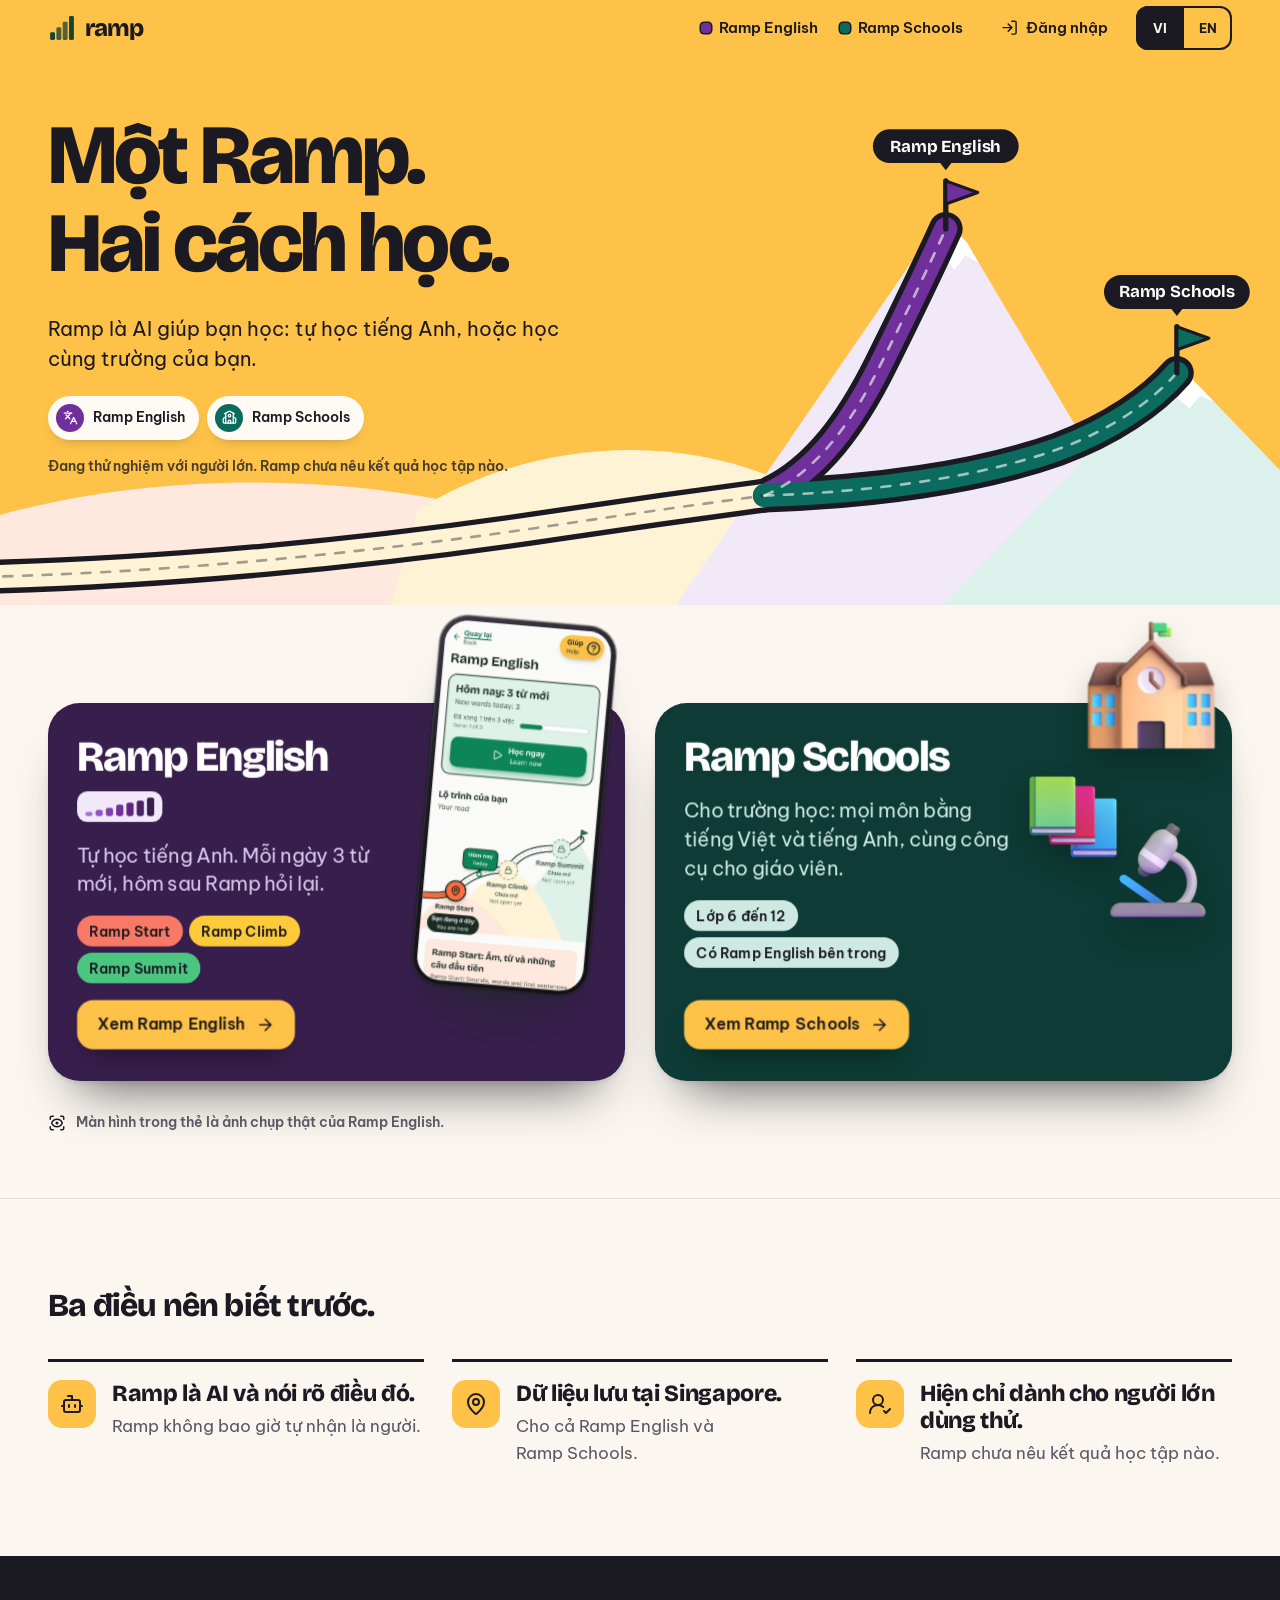
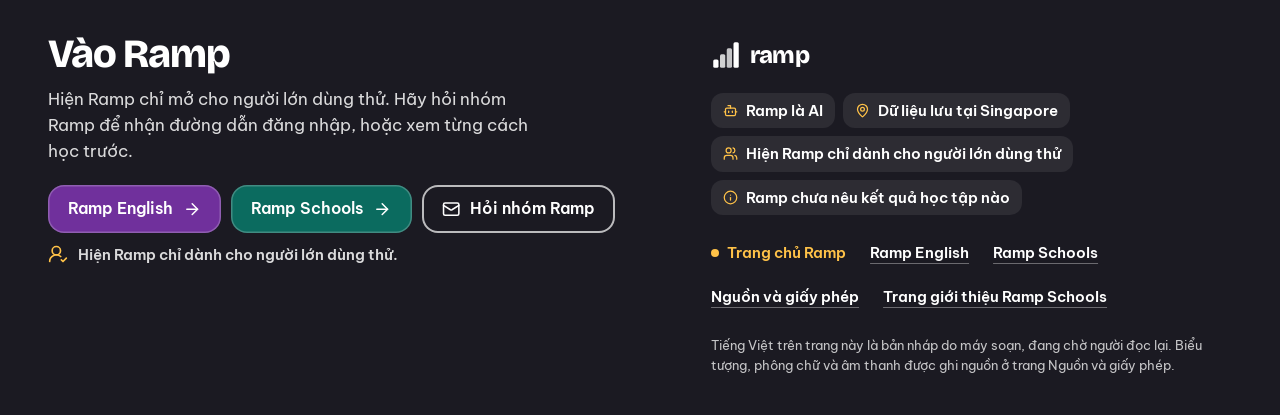
==== commit 6291f113: "Ramp preview: design review fixes (sign-up card, press heading, kept walk, navs and footers, phone l" ====
--- a/ramp-preview/index.html
+++ b/ramp-preview/index.html
@@ -168,27 +168,31 @@
 <footer class="ffoot">
   <div class="wrap ff-grid">
     <div class="ff-login" id="login">
-      <h2 class="ff-h"><span data-l="vi" lang="vi">Đăng nhập</span><span data-l="en" lang="en">Log in</span></h2>
-      <p><span data-l="vi" lang="vi">Mỗi cách học có lối vào riêng. Chọn một cách để vào.</span><span data-l="en" lang="en">Each way to learn has its own way in. Pick one to go in.</span></p>
+      <h2 class="ff-h"><span data-l="vi" lang="vi">Vào Ramp</span><span data-l="en" lang="en">Go to Ramp</span></h2>
+      <p><span data-l="vi" lang="vi">Hiện Ramp chỉ mở cho người lớn dùng thử. Hãy hỏi nhóm Ramp để nhận đường dẫn đăng nhập, hoặc xem từng cách học trước.</span><span data-l="en" lang="en">For now Ramp is open to adult testers only. Ask the Ramp team for the log-in link, or look at each way to learn first.</span></p>
       <div class="ff-btns">
         <a class="btn b-e" href="english.html">Ramp English<svg class="ic" viewBox="0 0 24 24" aria-hidden="true" focusable="false"><path d="M5 12h14"/><path d="m12 5 7 7-7 7"/></svg></a>
         <a class="btn b-k" href="schools.html">Ramp Schools<svg class="ic" viewBox="0 0 24 24" aria-hidden="true" focusable="false"><path d="M5 12h14"/><path d="m12 5 7 7-7 7"/></svg></a>
+        <a class="btn b-m" href="mailto:pr3n3v@gmail.com?subject=Ramp%20access"><svg class="ic" viewBox="0 0 24 24" aria-hidden="true" focusable="false"><path d="m22 7-8.991 5.727a2 2 0 0 1-2.009 0L2 7"/><rect x="2" y="4" width="20" height="16" rx="2"/></svg><span data-l="vi" lang="vi">Hỏi nhóm Ramp</span><span data-l="en" lang="en">Ask the Ramp team</span></a>
       </div>
       <p class="ff-adult"><svg class="ic" viewBox="0 0 24 24" aria-hidden="true" focusable="false"><path d="M2 21a8 8 0 0 1 13.292-6"/><circle cx="10" cy="8" r="5"/><path d="m16 19 2 2 4-4"/></svg><span data-l="vi" lang="vi">Hiện Ramp chỉ dành cho người lớn dùng thử.</span><span data-l="en" lang="en">For now Ramp is for adult testers only.</span></p>
     </div>
     <div class="ff-side">
       <a class="wm" href="#top"><svg class="mk" viewBox="0 0 40 40" aria-hidden="true" focusable="false"><rect x="3" y="26" width="7" height="11" rx="2" fill="#FFFFFF"/><rect x="12" y="19" width="7" height="18" rx="2" fill="#FFFFFF" fill-opacity="0.8"/><rect x="21" y="11" width="7" height="26" rx="2" fill="#FFFFFF" fill-opacity="0.75"/><rect x="30" y="3" width="7" height="34" rx="2" fill="#FFFFFF"/></svg><span class="word">ramp</span></a>
-      <ul class="ff-facts">
-        <li><span data-l="vi" lang="vi">Ramp là AI.</span><span data-l="en" lang="en">Ramp is an AI.</span></li>
-        <li><span data-l="vi" lang="vi">Dữ liệu lưu tại Singapore.</span><span data-l="en" lang="en">Data is stored in Singapore.</span></li>
+      <ul class="rf-facts">
+        <li><svg class="ic" viewBox="0 0 24 24" aria-hidden="true" focusable="false"><path d="M12 8V4H8"/> <rect width="16" height="12" x="4" y="8" rx="2"/> <path d="M2 14h2"/> <path d="M20 14h2"/> <path d="M15 13v2"/> <path d="M9 13v2"/></svg><span data-l="vi" lang="vi">Ramp là AI</span><span data-l="en" lang="en">Ramp is an AI</span></li>
+        <li><svg class="ic" viewBox="0 0 24 24" aria-hidden="true" focusable="false"><path d="M20 10c0 4.993-5.539 10.193-7.399 11.799a1 1 0 0 1-1.202 0C9.539 20.193 4 14.993 4 10a8 8 0 0 1 16 0"/> <circle cx="12" cy="10" r="3"/></svg><span data-l="vi" lang="vi">Dữ liệu lưu tại Singapore</span><span data-l="en" lang="en">Data is stored in Singapore</span></li>
+        <li><svg class="ic" viewBox="0 0 24 24" aria-hidden="true" focusable="false"><path d="M16 21v-2a4 4 0 0 0-4-4H6a4 4 0 0 0-4 4v2"/> <path d="M16 3.128a4 4 0 0 1 0 7.744"/> <path d="M22 21v-2a4 4 0 0 0-3-3.87"/> <circle cx="9" cy="7" r="4"/></svg><span data-l="vi" lang="vi">Hiện Ramp chỉ dành cho người lớn dùng thử</span><span data-l="en" lang="en">For now Ramp is for adult testers only</span></li>
+        <li><svg class="ic" viewBox="0 0 24 24" aria-hidden="true" focusable="false"><circle cx="12" cy="12" r="10"/> <path d="M12 16v-4"/> <path d="M12 8h.01"/></svg><span data-l="vi" lang="vi">Ramp chưa nêu kết quả học tập nào</span><span data-l="en" lang="en">Ramp claims no learning results yet</span></li>
       </ul>
-      <nav class="ff-links" aria-label="Ramp">
+      <nav class="rf-links" aria-label="Ramp">
+        <a href="index.html" aria-current="page"><span data-l="vi" lang="vi">Trang chủ Ramp</span><span data-l="en" lang="en">Ramp home</span></a>
         <a href="english.html">Ramp English</a>
         <a href="schools.html">Ramp Schools</a>
         <a href="credits.html"><span data-l="vi" lang="vi">Nguồn và giấy phép</span><span data-l="en" lang="en">Credits</span></a>
         <a href="../index.html"><span data-l="vi" lang="vi">Trang giới thiệu Ramp Schools</span><span data-l="en" lang="en">The Ramp Schools explainer</span></a>
       </nav>
-      <p class="ff-fine"><span data-l="vi" lang="vi">Tiếng Việt trên trang này là bản nháp do máy soạn.</span><span data-l="en" lang="en">The Vietnamese on this page is a machine draft.</span></p>
+      <p class="fine"><span data-l="vi" lang="vi">Tiếng Việt trên trang này là bản nháp do máy soạn, đang chờ người đọc lại. Biểu tượng, phông chữ và âm thanh được ghi nguồn ở trang Nguồn và giấy phép.</span><span data-l="en" lang="en">The Vietnamese on this page is a machine draft, awaiting a person's reading. Icons, fonts and sounds are credited on the Credits page.</span></p>
     </div>
   </div>
 </footer>
--- a/ramp-preview/assets/css/ramp-family.css
+++ b/ramp-preview/assets/css/ramp-family.css
@@ -65,3 +65,30 @@
   .float { animation: none }
   .js .reveal { opacity: 1 !important; translate: none !important; transition: none !important }
 }
+
+/* ---- shared fix ---- */
+/* One family across the four pages: "ramp" in the wordmark goes home, the product word goes to the top,
+   product links carry their colour, and every footer has the same facts and links in the same order. */
+.brand.split { gap: 0 }
+.brand-home { display: inline-flex; align-items: center; gap: 9px; min-height: 44px; color: inherit; text-decoration: none }
+.brand-sub { display: inline-flex; align-items: center; min-height: 44px; padding: 0 6px; font-family: var(--head); font-weight: 700; font-variation-settings: 'opsz' 32; font-size: 1.5rem; letter-spacing: -0.01em; line-height: 1; text-decoration: none }
+.brand-home:hover .word, .brand-sub:hover { text-decoration: underline; text-decoration-thickness: 2px; text-underline-offset: 5px }
+.way { display: inline-flex; align-items: center; gap: 8px; min-height: 44px; padding: 0 10px; border-radius: 10px; font-size: .9375rem; font-weight: 600; color: inherit; text-decoration: none; white-space: nowrap }
+.way::before { content: ''; flex: none; width: 10px; height: 10px; border-radius: 3px; background: var(--wc); box-shadow: 0 0 0 1.5px currentColor }
+.way.to-e { --wc: #70309C } .way.to-k { --wc: #0B6B5F }
+.rf-facts { display: flex; flex-wrap: wrap; gap: 8px }
+.rf-facts li { display: inline-flex; align-items: center; gap: 8px; padding: 8px 12px; border-radius: 12px; background: rgba(255,255,255,.08); color: #fff; font-size: .9375rem; font-weight: 600; line-height: 1.3 }
+.rf-facts .ic { flex: none; color: var(--hi) }
+.rf-links { display: flex; flex-wrap: wrap; gap: 0 4px; margin-left: -10px }
+.rf-links a { display: inline-flex; align-items: center; gap: 8px; min-height: 44px; padding: 0 10px; border-radius: 10px; font-size: .9375rem; font-weight: 600; color: #fff; text-decoration: underline; text-decoration-color: rgba(255,255,255,.35); text-underline-offset: 5px }
+.rf-links a:hover { text-decoration-color: #fff; background: rgba(255,255,255,.08) }
+.rf-links a[aria-current="page"] { text-decoration: none; color: var(--hi) }
+.rf-links a[aria-current="page"]::before { content: ''; width: 8px; height: 8px; border-radius: 50%; background: currentColor }
+/* the smallest phones (320 px): the nav keeps the wordmark and the switch on one line */
+@media (max-width: 359px) {
+  .nav-in { gap: 8px }
+  .nav-in .lang button { min-width: 44px; padding: 0 8px }
+  .nav-in .word, .nav-in .brand-sub { font-size: 1.3rem }
+  .nav-in .brand .mark { width: 24px; height: 24px }
+  .nav-in .nav-login { display: none }
+}
--- a/ramp-preview/assets/css/front.css
+++ b/ramp-preview/assets/css/front.css
@@ -108,6 +108,11 @@
 .f-books { --fx: calc(var(--pw) * .58); top: 46%; left: -4% }
 .f-micro { --fx: calc(var(--pw) * .62); bottom: 0; right: -2% }
 
+/* phones: the line, chips and button use the card's full width; only the name sits beside the art */
+@media (max-width: 599px) {
+  .pcard { --pw: 104px; --over: 60px; grid-template-rows: auto auto auto auto; grid-template-areas: "head art" "line line" "chips chips" "go go" }
+  .pc-line { max-width: none }
+}
 @media (min-width: 1100px) {
   .pcard { grid-template-rows: auto auto auto 1fr; grid-template-areas: "head art" "line art" "chips art" "go art"; column-gap: 20px }
   .pc-go { align-self: end }
@@ -136,6 +141,7 @@
 .ff-btns .btn { color: #fff; box-shadow: inset 0 0 0 1.5px rgba(255,255,255,.22) }
 .b-e { background: #70309C } .b-e:hover { background: #5D2683 }
 .b-k { background: #0B6B5F } .b-k:hover { background: #08524A }
+.ff-btns .b-m { background: transparent; box-shadow: inset 0 0 0 2px rgba(255,255,255,.7) } .ff-btns .b-m:hover { background: rgba(255,255,255,.1) }
 .ff-btns .ic { transition: translate .35s var(--spring) }
 .ff-btns .btn:hover .ic { translate: 3px 0 }
 .ff-adult { display: flex; align-items: center; gap: 10px; margin-top: 14px; font-size: .9375rem; font-weight: 600 }
@@ -143,11 +149,6 @@
 .ff-side { display: grid; gap: 16px; align-content: start }
 .ffoot .wm { display: inline-flex; align-items: center; gap: 9px; min-height: 44px; color: #fff; text-decoration: none; justify-self: start }
 .ffoot .wm svg { width: 30px; height: 30px }
-.ff-facts { display: grid; gap: 4px; font-size: .9375rem; color: rgba(255,255,255,.88) }
-.ff-links { display: flex; flex-wrap: wrap; gap: 0 4px; margin-left: -10px }
-.ff-links a { display: inline-flex; align-items: center; min-height: 44px; padding: 0 10px; border-radius: 10px; font-size: .9375rem; font-weight: 600; color: #fff; text-decoration: underline; text-decoration-color: rgba(255,255,255,.35); text-underline-offset: 5px }
-.ff-links a:hover { text-decoration-color: #fff; background: rgba(255,255,255,.08) }
-.ff-fine { font-size: .8125rem; color: rgba(255,255,255,.75) }
 
 ::selection { background: var(--sun); color: var(--ink) }
 
@@ -175,4 +176,6 @@
 .cr-tw tr:last-child td { border-bottom: 0 }
 .cr-tw th { font-size: .8125rem; color: var(--soft) }
 .cr-tw .sym { font-size: 1.25rem; font-weight: 600 }
-.cr-tw a { display: inline-block; padding-block: 2px }
+.cr-tw a { display: inline-flex; align-items: center; min-height: 44px; padding-inline: 8px; margin: -10px -8px }
+/* inline links in the credits prose: a 44px hit area that does not move the lines */
+.cr p a, .cr-lic a { padding-block: 11px }
